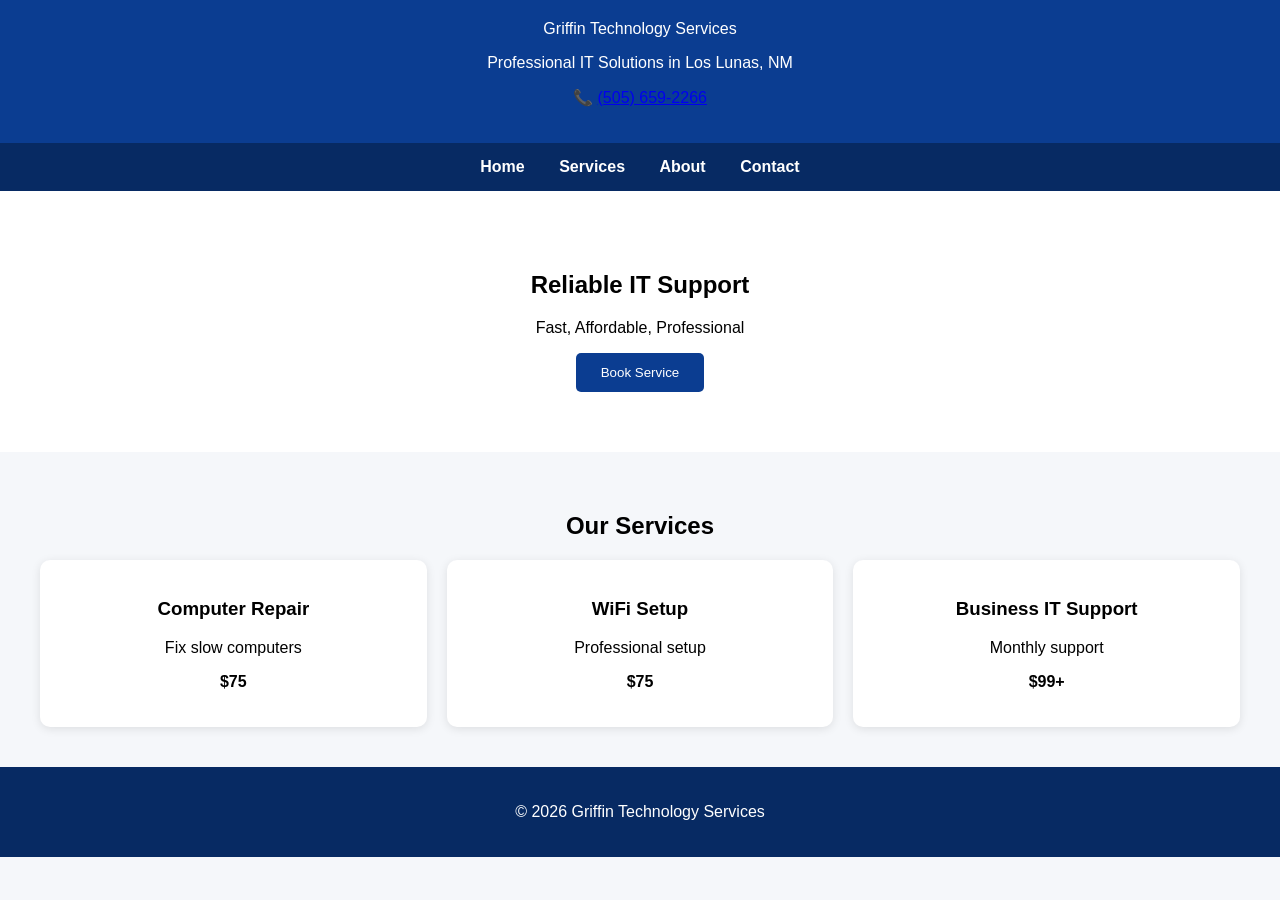
==== index.html @ 66dcda77 "Add files via upload" ====
<!DOCTYPE html>
<html lang="en">
<head>
<meta charset="UTF-8">
<meta name="viewport" content="width=device-width, initial-scale=1.0">
<title>Griffin Technology Services</title>
<link rel="stylesheet" href="style.css">
</head>

<body>

<header>
<div class="logo">Griffin Technology Services</div>
<p>Professional IT Solutions in Los Lunas, NM</p>
<p>📞 <a href="tel:5056592266">(505) 659‑2266</a></p>
</header>

<nav>
<a href="index.html">Home</a>
<a href="services.html">Services</a>
<a href="about.html">About</a>
<a href="contact.html">Contact</a>
</nav>

<section class="hero">
<h1>Reliable IT Support</h1>
<p>Fast, Affordable, Professional</p>
<a href="contact.html"><button class="button">Book Service</button></a>
</section>

<section class="services">
<h2>Our Services</h2>

<div class="service-grid">

<div class="card">
<h3>Computer Repair</h3>
<p>Fix slow computers</p>
<p><strong>$75</strong></p>
</div>

<div class="card">
<h3>WiFi Setup</h3>
<p>Professional setup</p>
<p><strong>$75</strong></p>
</div>

<div class="card">
<h3>Business IT Support</h3>
<p>Monthly support</p>
<p><strong>$99+</strong></p>
</div>

</div>

</section>

<footer>
<p>© 2026 Griffin Technology Services</p>
</footer>

</body>
</html>
---- style.css ----
body {
font-family: Arial, sans-serif;
margin: 0;
background: #f5f7fa;
}

header {
background: #0b3d91;
color: white;
padding: 20px;
text-align: center;
}

nav {
background: #072a63;
padding: 15px;
text-align: center;
}

nav a {
color: white;
margin: 0 15px;
text-decoration: none;
font-weight: bold;
}

.hero {
padding: 60px;
text-align: center;
background: white;
}

.services {
padding: 40px;
text-align: center;
}

.service-grid {
display: grid;
grid-template-columns: repeat(auto-fit, minmax(250px, 1fr));
gap: 20px;
}

.card {
background: white;
padding: 20px;
border-radius: 10px;
box-shadow: 0 2px 10px rgba(0,0,0,0.1);
}

.contact input, .contact textarea {
width: 80%;
padding: 10px;
margin: 10px;
}

.button {
background: #0b3d91;
color: white;
padding: 12px 25px;
border: none;
border-radius: 5px;
cursor: pointer;
}

footer {
background: #072a63;
color: white;
padding: 20px;
text-align: center;
}
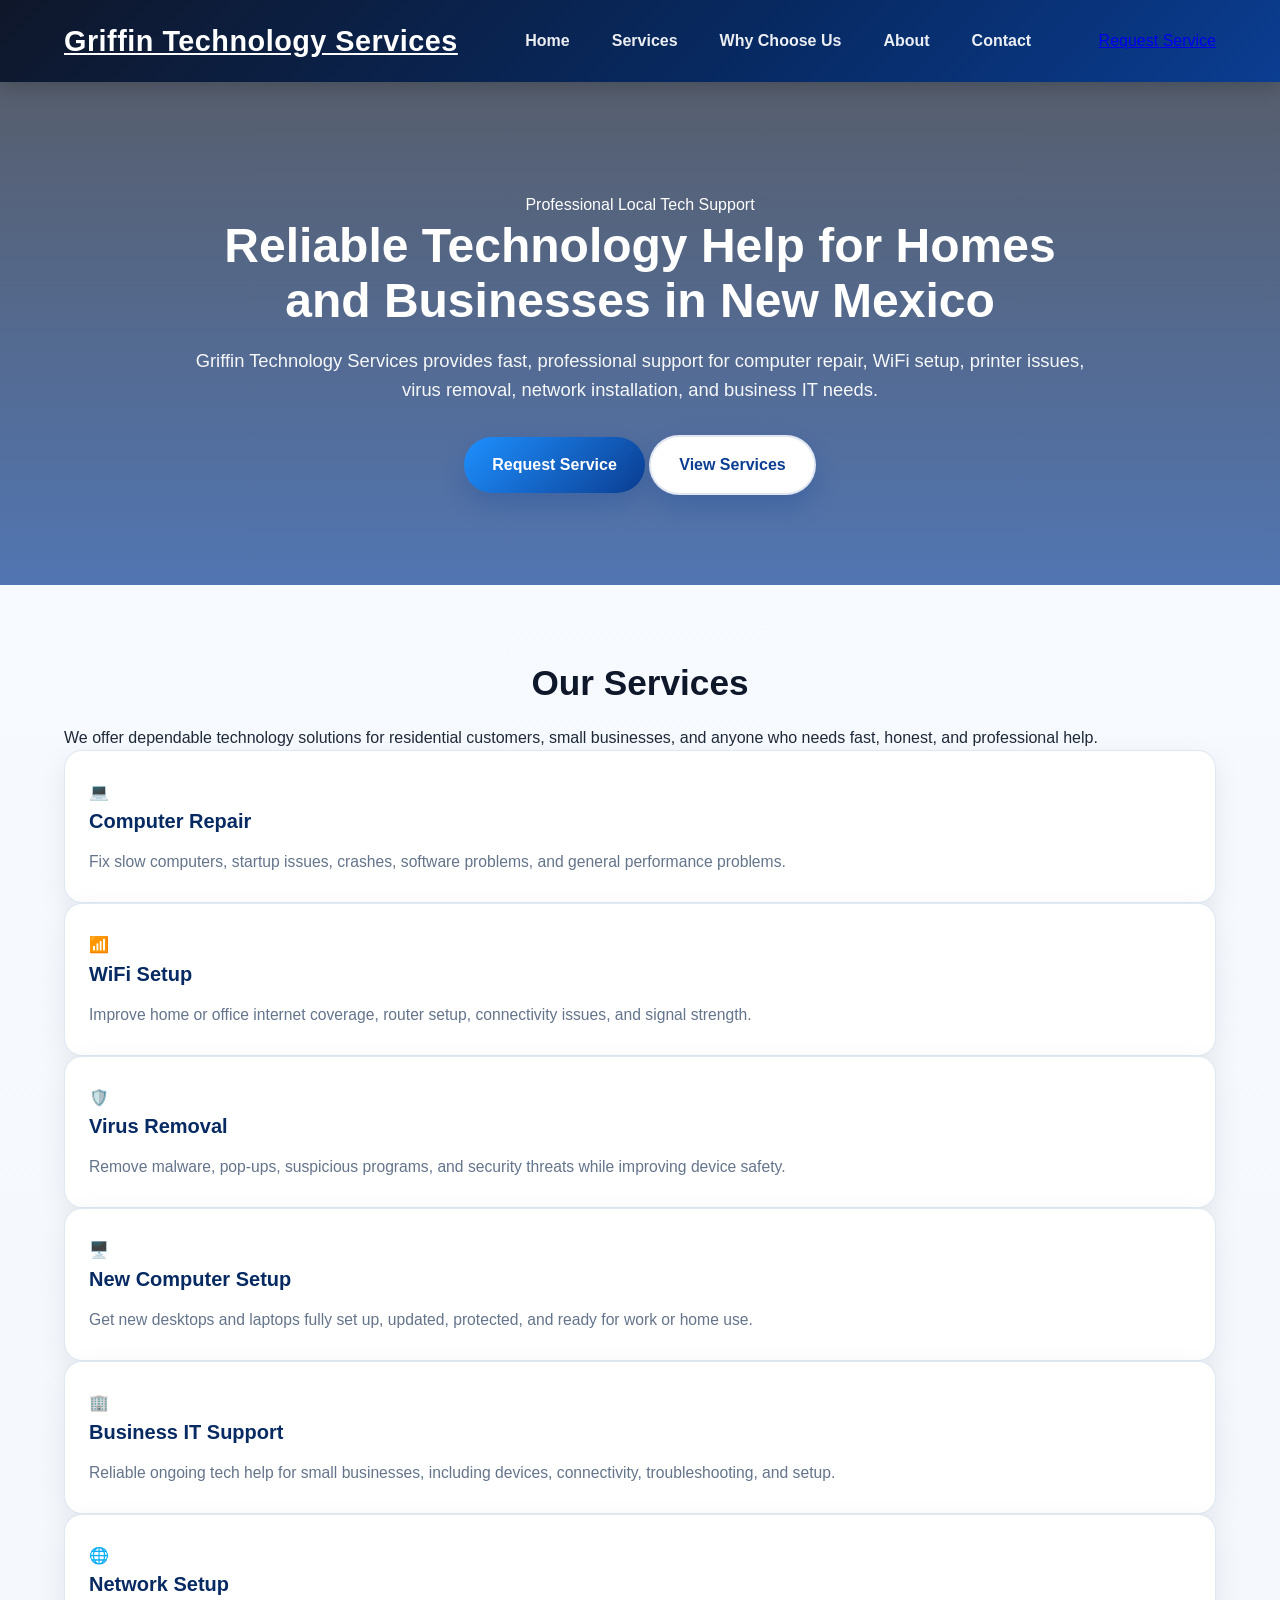
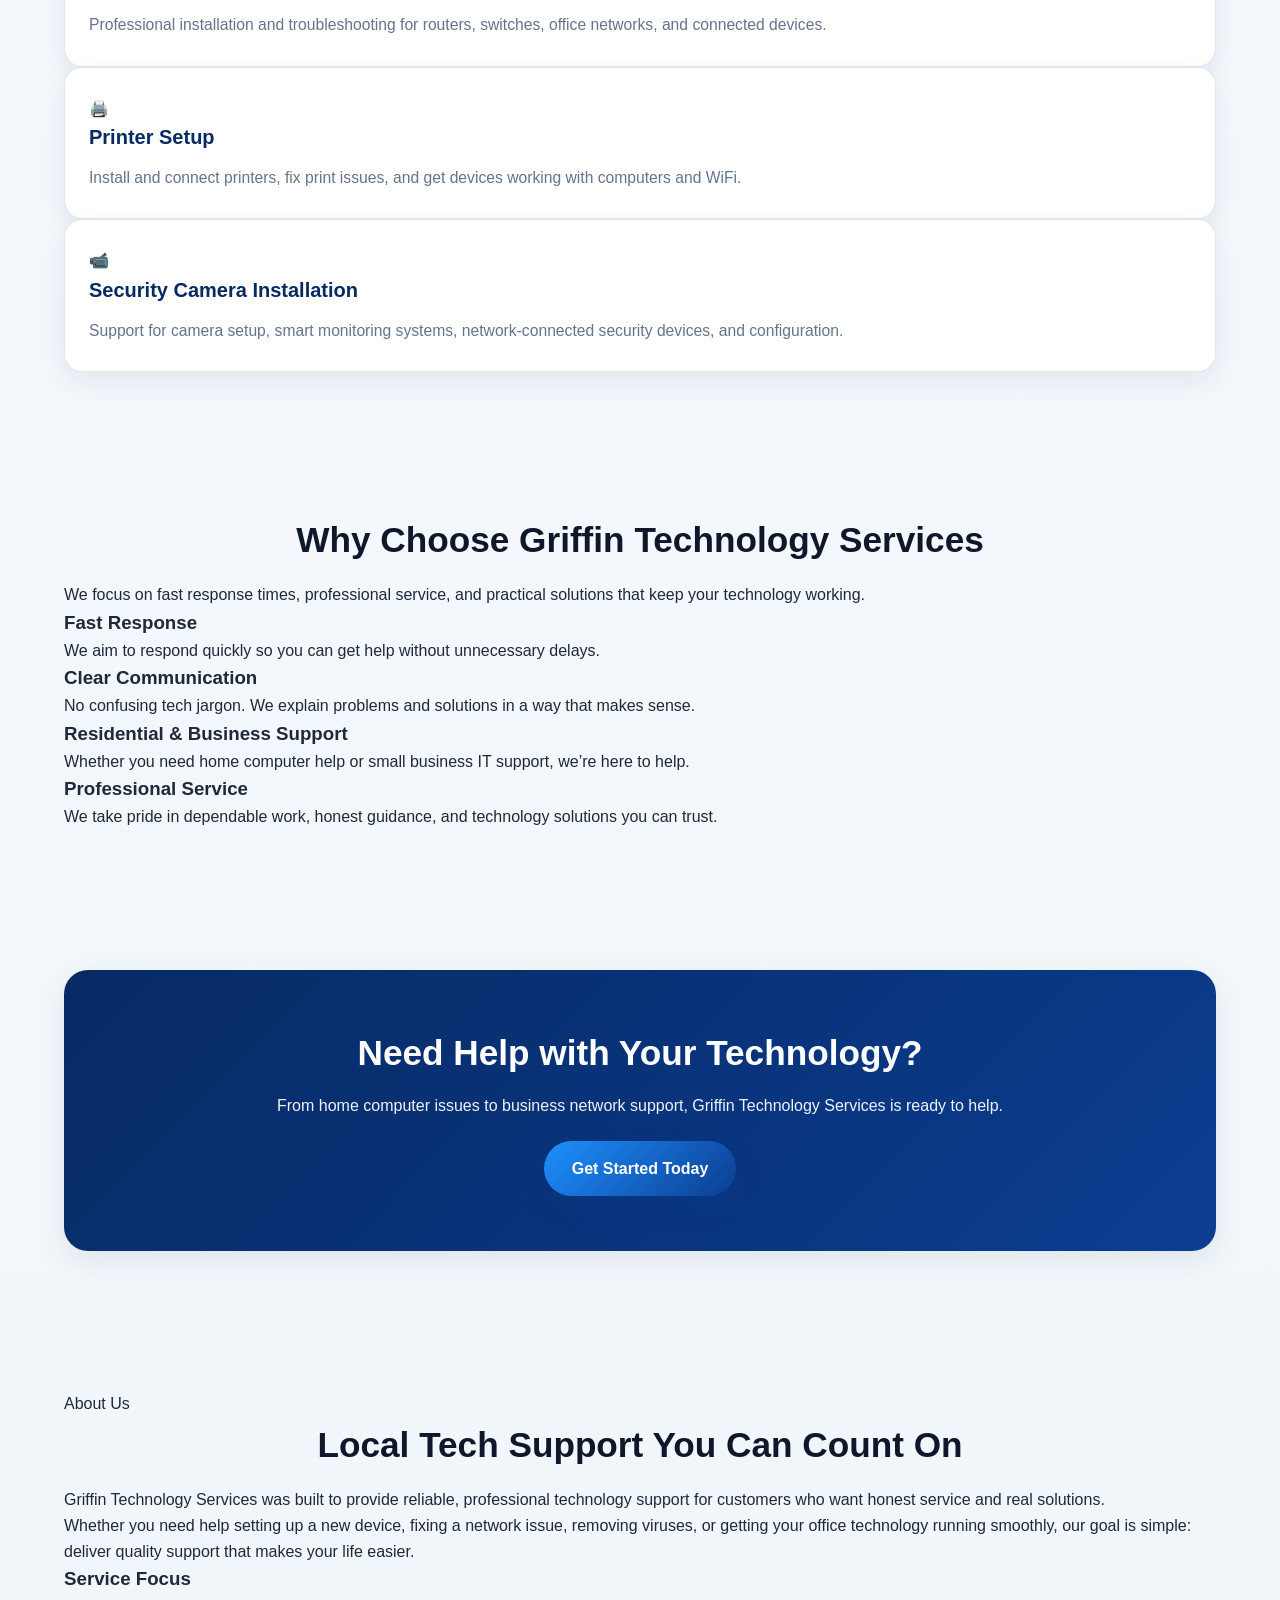
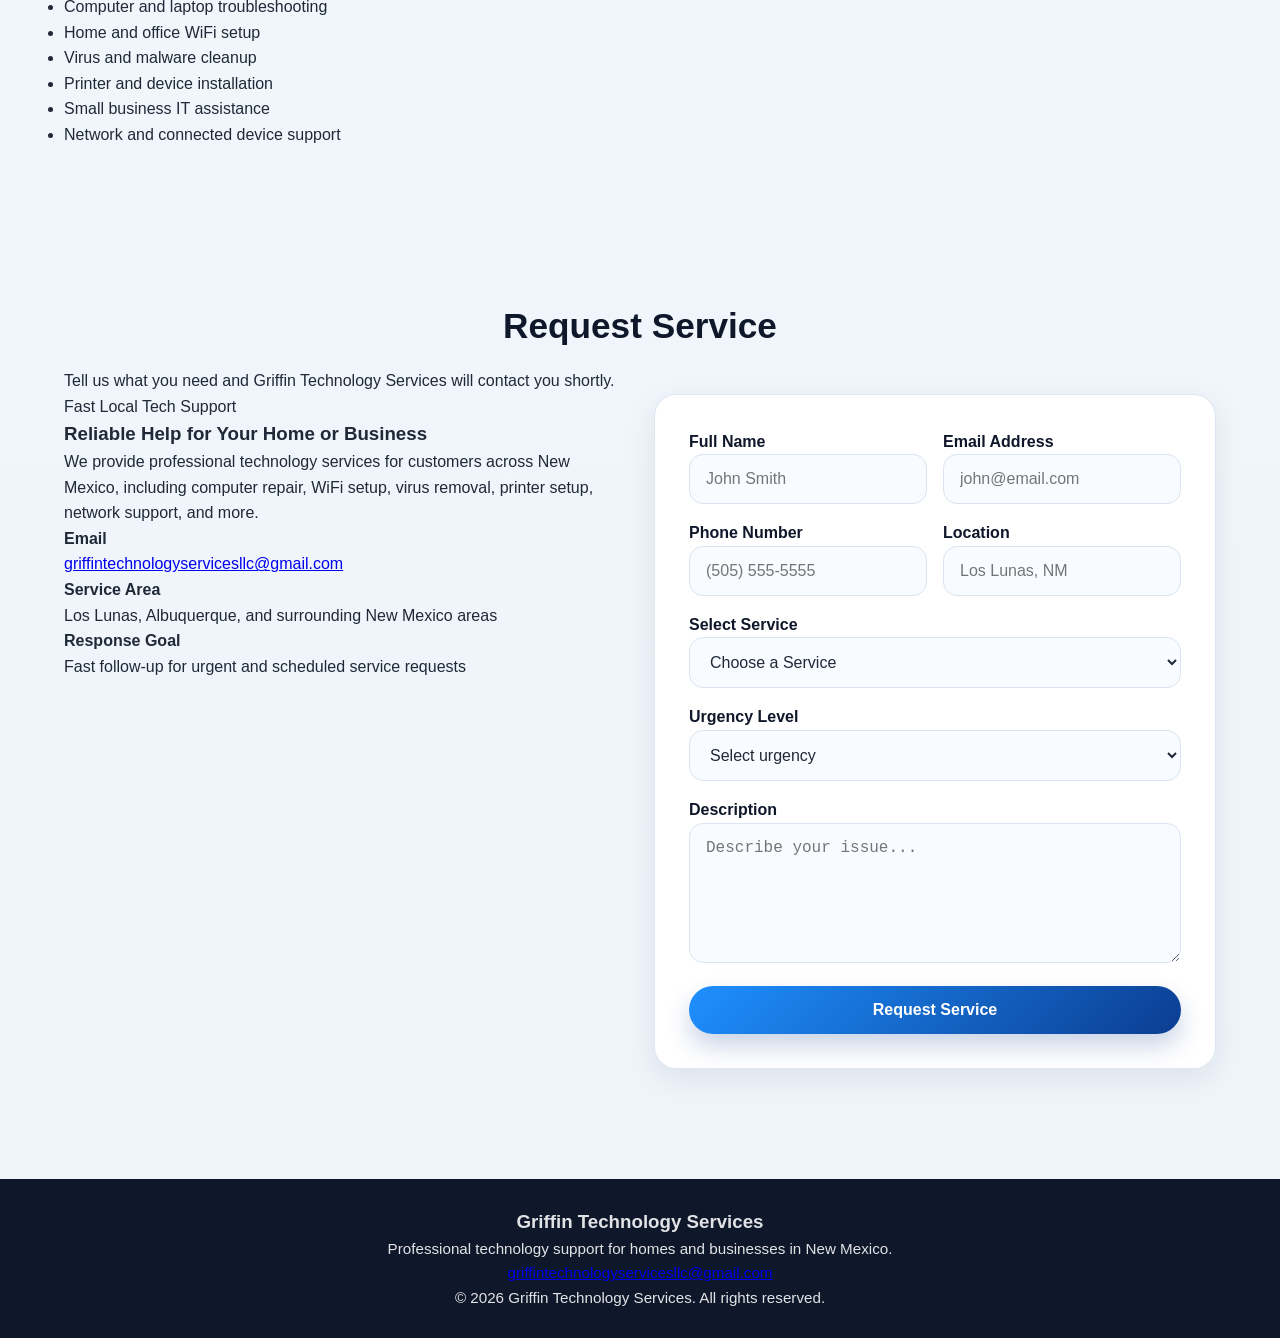
==== commit 40a412a1: "Update index.html" ====
--- a/index.html
+++ b/index.html
@@ -1,63 +1,304 @@
 <!DOCTYPE html>
 <html lang="en">
 <head>
-<meta charset="UTF-8">
-<meta name="viewport" content="width=device-width, initial-scale=1.0">
-<title>Griffin Technology Services</title>
-<link rel="stylesheet" href="style.css">
+  <meta charset="UTF-8" />
+  <meta name="viewport" content="width=device-width, initial-scale=1.0" />
+  <title>Griffin Technology Services | Tech Support in New Mexico</title>
+  <meta name="description" content="Griffin Technology Services provides computer repair, WiFi setup, virus removal, printer setup, business IT support, and more across New Mexico." />
+  <link rel="stylesheet" href="style.css" />
 </head>
-
 <body>
 
-<header>
-<div class="logo">Griffin Technology Services</div>
-<p>Professional IT Solutions in Los Lunas, NM</p>
-<p>📞 <a href="tel:5056592266">(505) 659‑2266</a></p>
-</header>
-
-<nav>
-<a href="index.html">Home</a>
-<a href="services.html">Services</a>
-<a href="about.html">About</a>
-<a href="contact.html">Contact</a>
-</nav>
-
-<section class="hero">
-<h1>Reliable IT Support</h1>
-<p>Fast, Affordable, Professional</p>
-<a href="contact.html"><button class="button">Book Service</button></a>
-</section>
-
-<section class="services">
-<h2>Our Services</h2>
-
-<div class="service-grid">
-
-<div class="card">
-<h3>Computer Repair</h3>
-<p>Fix slow computers</p>
-<p><strong>$75</strong></p>
-</div>
-
-<div class="card">
-<h3>WiFi Setup</h3>
-<p>Professional setup</p>
-<p><strong>$75</strong></p>
-</div>
-
-<div class="card">
-<h3>Business IT Support</h3>
-<p>Monthly support</p>
-<p><strong>$99+</strong></p>
-</div>
-
-</div>
-
-</section>
-
-<footer>
-<p>© 2026 Griffin Technology Services</p>
-</footer>
+  <!-- Header -->
+  <header class="site-header">
+    <div class="container header-container">
+      <a href="#home" class="logo">Griffin Technology Services</a>
+
+      <nav class="nav">
+        <a href="#home">Home</a>
+        <a href="#services">Services</a>
+        <a href="#why-us">Why Choose Us</a>
+        <a href="#about">About</a>
+        <a href="#contact">Contact</a>
+      </nav>
+
+      <a href="#contact" class="header-cta">Request Service</a>
+    </div>
+  </header>
+
+  <!-- Hero -->
+  <section class="hero" id="home">
+    <div class="container hero-content">
+      <span class="hero-badge">Professional Local Tech Support</span>
+      <h1>Reliable Technology Help for Homes and Businesses in New Mexico</h1>
+      <p>
+        Griffin Technology Services provides fast, professional support for computer repair,
+        WiFi setup, printer issues, virus removal, network installation, and business IT needs.
+      </p>
+
+      <div class="hero-buttons">
+        <a href="#contact" class="button">Request Service</a>
+        <a href="#services" class="button secondary">View Services</a>
+      </div>
+    </div>
+  </section>
+
+  <!-- Services -->
+  <section class="services-section" id="services">
+    <div class="container">
+      <div class="section-heading">
+        <h2>Our Services</h2>
+        <p>
+          We offer dependable technology solutions for residential customers, small businesses,
+          and anyone who needs fast, honest, and professional help.
+        </p>
+      </div>
+
+      <div class="services-grid">
+        <div class="service-card">
+          <div class="service-icon">💻</div>
+          <h3>Computer Repair</h3>
+          <p>Fix slow computers, startup issues, crashes, software problems, and general performance problems.</p>
+        </div>
+
+        <div class="service-card">
+          <div class="service-icon">📶</div>
+          <h3>WiFi Setup</h3>
+          <p>Improve home or office internet coverage, router setup, connectivity issues, and signal strength.</p>
+        </div>
+
+        <div class="service-card">
+          <div class="service-icon">🛡️</div>
+          <h3>Virus Removal</h3>
+          <p>Remove malware, pop-ups, suspicious programs, and security threats while improving device safety.</p>
+        </div>
+
+        <div class="service-card">
+          <div class="service-icon">🖥️</div>
+          <h3>New Computer Setup</h3>
+          <p>Get new desktops and laptops fully set up, updated, protected, and ready for work or home use.</p>
+        </div>
+
+        <div class="service-card">
+          <div class="service-icon">🏢</div>
+          <h3>Business IT Support</h3>
+          <p>Reliable ongoing tech help for small businesses, including devices, connectivity, troubleshooting, and setup.</p>
+        </div>
+
+        <div class="service-card">
+          <div class="service-icon">🌐</div>
+          <h3>Network Setup</h3>
+          <p>Professional installation and troubleshooting for routers, switches, office networks, and connected devices.</p>
+        </div>
+
+        <div class="service-card">
+          <div class="service-icon">🖨️</div>
+          <h3>Printer Setup</h3>
+          <p>Install and connect printers, fix print issues, and get devices working with computers and WiFi.</p>
+        </div>
+
+        <div class="service-card">
+          <div class="service-icon">📹</div>
+          <h3>Security Camera Installation</h3>
+          <p>Support for camera setup, smart monitoring systems, network-connected security devices, and configuration.</p>
+        </div>
+      </div>
+    </div>
+  </section>
+
+  <!-- Why Choose Us -->
+  <section class="why-section" id="why-us">
+    <div class="container">
+      <div class="section-heading">
+        <h2>Why Choose Griffin Technology Services</h2>
+        <p>
+          We focus on fast response times, professional service, and practical solutions that keep your technology working.
+        </p>
+      </div>
+
+      <div class="features-grid">
+        <div class="feature-card">
+          <h3>Fast Response</h3>
+          <p>We aim to respond quickly so you can get help without unnecessary delays.</p>
+        </div>
+
+        <div class="feature-card">
+          <h3>Clear Communication</h3>
+          <p>No confusing tech jargon. We explain problems and solutions in a way that makes sense.</p>
+        </div>
+
+        <div class="feature-card">
+          <h3>Residential & Business Support</h3>
+          <p>Whether you need home computer help or small business IT support, we’re here to help.</p>
+        </div>
+
+        <div class="feature-card">
+          <h3>Professional Service</h3>
+          <p>We take pride in dependable work, honest guidance, and technology solutions you can trust.</p>
+        </div>
+      </div>
+    </div>
+  </section>
+
+  <!-- CTA Band -->
+  <section class="cta-section">
+    <div class="container">
+      <div class="cta-band">
+        <h2>Need Help with Your Technology?</h2>
+        <p>
+          From home computer issues to business network support, Griffin Technology Services is ready to help.
+        </p>
+        <a href="#contact" class="button">Get Started Today</a>
+      </div>
+    </div>
+  </section>
+
+  <!-- About -->
+  <section class="about-section" id="about">
+    <div class="container about-grid">
+      <div class="about-content">
+        <span class="section-tag">About Us</span>
+        <h2>Local Tech Support You Can Count On</h2>
+        <p>
+          Griffin Technology Services was built to provide reliable, professional technology support
+          for customers who want honest service and real solutions.
+        </p>
+        <p>
+          Whether you need help setting up a new device, fixing a network issue, removing viruses,
+          or getting your office technology running smoothly, our goal is simple: deliver quality support
+          that makes your life easier.
+        </p>
+      </div>
+
+      <div class="about-card">
+        <h3>Service Focus</h3>
+        <ul>
+          <li>Computer and laptop troubleshooting</li>
+          <li>Home and office WiFi setup</li>
+          <li>Virus and malware cleanup</li>
+          <li>Printer and device installation</li>
+          <li>Small business IT assistance</li>
+          <li>Network and connected device support</li>
+        </ul>
+      </div>
+    </div>
+  </section>
+
+  <!-- Contact -->
+  <section class="contact-section" id="contact">
+    <div class="container">
+      <div class="contact-header">
+        <h2>Request Service</h2>
+        <p class="subtitle">Tell us what you need and Griffin Technology Services will contact you shortly.</p>
+      </div>
+
+      <div class="contact-wrapper">
+        <div class="contact-info-card">
+          <span class="contact-badge">Fast Local Tech Support</span>
+          <h3>Reliable Help for Your Home or Business</h3>
+          <p>
+            We provide professional technology services for customers across New Mexico, including
+            computer repair, WiFi setup, virus removal, printer setup, network support, and more.
+          </p>
+
+          <div class="contact-info-list">
+            <div class="info-item">
+              <strong>Email</strong>
+              <p><a href="mailto:griffintechnologyservicesllc@gmail.com">griffintechnologyservicesllc@gmail.com</a></p>
+            </div>
+
+            <div class="info-item">
+              <strong>Service Area</strong>
+              <p>Los Lunas, Albuquerque, and surrounding New Mexico areas</p>
+            </div>
+
+            <div class="info-item">
+              <strong>Response Goal</strong>
+              <p>Fast follow-up for urgent and scheduled service requests</p>
+            </div>
+          </div>
+        </div>
+
+        <div class="contact-form-card">
+          <form action="https://formsubmit.co/griffintechnologyservicesllc@gmail.com" method="POST">
+            <div class="form-row">
+              <div class="form-group">
+                <label for="name">Full Name</label>
+                <input id="name" type="text" name="name" placeholder="John Smith" required>
+              </div>
+
+              <div class="form-group">
+                <label for="email">Email Address</label>
+                <input id="email" type="email" name="email" placeholder="john@email.com" required>
+              </div>
+            </div>
+
+            <div class="form-row">
+              <div class="form-group">
+                <label for="phone">Phone Number</label>
+                <input id="phone" type="tel" name="phone" placeholder="(505) 555-5555" required>
+              </div>
+
+              <div class="form-group">
+                <label for="location">Location</label>
+                <input id="location" type="text" name="location" placeholder="Los Lunas, NM">
+              </div>
+            </div>
+
+            <div class="form-group">
+              <label for="service">Select Service</label>
+              <select id="service" name="service" required>
+                <option value="">Choose a Service</option>
+                <option>Computer Repair</option>
+                <option>WiFi Setup</option>
+                <option>Virus Removal</option>
+                <option>New Computer Setup</option>
+                <option>Business IT Support</option>
+                <option>Network Setup</option>
+                <option>Printer Setup</option>
+                <option>Security Camera Installation</option>
+              </select>
+            </div>
+
+            <div class="form-group">
+              <label for="urgency">Urgency Level</label>
+              <select id="urgency" name="urgency">
+                <option value="">Select urgency</option>
+                <option>Same Day</option>
+                <option>Within 24 Hours</option>
+                <option>This Week</option>
+                <option>Flexible</option>
+              </select>
+            </div>
+
+            <div class="form-group">
+              <label for="message">Description</label>
+              <textarea id="message" name="message" placeholder="Describe your issue..." rows="6"></textarea>
+            </div>
+
+            <button class="submit-btn" type="submit">Request Service</button>
+
+            <input type="hidden" name="_subject" value="New Service Request">
+            <input type="hidden" name="_captcha" value="false">
+            <input type="hidden" name="_template" value="table">
+            <input type="hidden" name="_autoresponse" value="Thank you for contacting Griffin Technology Services. We will contact you shortly.">
+          </form>
+        </div>
+      </div>
+    </div>
+  </section>
+
+  <!-- Footer -->
+  <footer class="site-footer">
+    <div class="container footer-container">
+      <h3>Griffin Technology Services</h3>
+      <p>Professional technology support for homes and businesses in New Mexico.</p>
+      <p>
+        <a href="mailto:griffintechnologyservicesllc@gmail.com">griffintechnologyservicesllc@gmail.com</a>
+      </p>
+      <p class="footer-copy">© 2026 Griffin Technology Services. All rights reserved.</p>
+    </div>
+  </footer>
 
 </body>
-</html>+</html>
--- a/style.css
+++ b/style.css
@@ -1,71 +1,496 @@
+/* =========================
+   Griffin Technology Services
+   Premium Website Styles
+   ========================= */
+
+:root {
+  --primary: #0b3d91;
+  --primary-dark: #072a63;
+  --accent: #1e90ff;
+  --accent-light: #eaf3ff;
+  --dark: #0f172a;
+  --dark-2: #1e293b;
+  --text: #1f2937;
+  --text-light: #64748b;
+  --white: #ffffff;
+  --bg: #f4f7fb;
+  --border: #dbe4f0;
+  --success: #16a34a;
+  --shadow: 0 10px 30px rgba(15, 23, 42, 0.08);
+  --shadow-hover: 0 18px 40px rgba(15, 23, 42, 0.14);
+  --radius: 18px;
+  --radius-sm: 12px;
+  --max-width: 1200px;
+}
+
+/* Reset */
+* {
+  margin: 0;
+  padding: 0;
+  box-sizing: border-box;
+}
+
+html {
+  scroll-behavior: smooth;
+}
+
 body {
-font-family: Arial, sans-serif;
-margin: 0;
-background: #f5f7fa;
-}
-
+  font-family: Arial, Helvetica, sans-serif;
+  background: linear-gradient(to bottom, #f8fbff 0%, #eef4fa 100%);
+  color: var(--text);
+  line-height: 1.6;
+}
+
+/* Containers */
+.container {
+  width: 90%;
+  max-width: var(--max-width);
+  margin: 0 auto;
+}
+
+/* Header */
 header {
-background: #0b3d91;
-color: white;
-padding: 20px;
-text-align: center;
-}
-
+  background: linear-gradient(135deg, var(--dark) 0%, var(--primary-dark) 60%, var(--primary) 100%);
+  color: var(--white);
+  padding: 18px 0;
+  box-shadow: 0 4px 20px rgba(0, 0, 0, 0.2);
+  position: sticky;
+  top: 0;
+  z-index: 1000;
+}
+
+header .container {
+  display: flex;
+  align-items: center;
+  justify-content: space-between;
+  gap: 20px;
+  flex-wrap: wrap;
+}
+
+.logo,
+header h1 {
+  font-size: 1.8rem;
+  font-weight: 800;
+  letter-spacing: 0.5px;
+  color: var(--white);
+}
+
+/* Navigation */
 nav {
-background: #072a63;
-padding: 15px;
-text-align: center;
+  display: flex;
+  align-items: center;
+  gap: 10px;
+  flex-wrap: wrap;
 }
 
 nav a {
-color: white;
-margin: 0 15px;
-text-decoration: none;
-font-weight: bold;
-}
-
+  text-decoration: none;
+  color: rgba(255, 255, 255, 0.92);
+  font-weight: 600;
+  padding: 10px 16px;
+  border-radius: 999px;
+  transition: all 0.25s ease;
+}
+
+nav a:hover {
+  background: rgba(255, 255, 255, 0.12);
+  color: var(--white);
+}
+
+/* Hero */
 .hero {
-padding: 60px;
-text-align: center;
-background: white;
-}
-
-.services {
-padding: 40px;
-text-align: center;
-}
-
-.service-grid {
-display: grid;
-grid-template-columns: repeat(auto-fit, minmax(250px, 1fr));
-gap: 20px;
-}
-
-.card {
-background: white;
-padding: 20px;
-border-radius: 10px;
-box-shadow: 0 2px 10px rgba(0,0,0,0.1);
-}
-
-.contact input, .contact textarea {
-width: 80%;
-padding: 10px;
-margin: 10px;
-}
-
-.button {
-background: #0b3d91;
-color: white;
-padding: 12px 25px;
-border: none;
-border-radius: 5px;
-cursor: pointer;
-}
-
+  background:
+    linear-gradient(rgba(10, 20, 40, 0.68), rgba(11, 61, 145, 0.7)),
+    url('https://images.unsplash.com/photo-1516321318423-f06f85e504b3?auto=format&fit=crop&w=1600&q=80') center/cover no-repeat;
+  color: var(--white);
+  padding: 110px 20px 90px;
+  text-align: center;
+}
+
+.hero .container {
+  max-width: 900px;
+}
+
+.hero h1 {
+  font-size: 3rem;
+  line-height: 1.15;
+  margin-bottom: 18px;
+  font-weight: 800;
+}
+
+.hero p {
+  font-size: 1.15rem;
+  opacity: 0.95;
+  margin-bottom: 30px;
+}
+
+/* Buttons */
+.button,
+.btn,
+button,
+input[type="submit"] {
+  display: inline-block;
+  background: linear-gradient(135deg, var(--accent) 0%, var(--primary) 100%);
+  color: var(--white);
+  border: none;
+  padding: 15px 28px;
+  border-radius: 999px;
+  font-size: 1rem;
+  font-weight: 700;
+  text-decoration: none;
+  cursor: pointer;
+  box-shadow: 0 12px 24px rgba(11, 61, 145, 0.22);
+  transition: all 0.25s ease;
+}
+
+.button:hover,
+.btn:hover,
+button:hover,
+input[type="submit"]:hover {
+  transform: translateY(-2px);
+  box-shadow: 0 18px 30px rgba(11, 61, 145, 0.3);
+  background: linear-gradient(135deg, #2498ff 0%, #0a4cb3 100%);
+}
+
+.button:active,
+.btn:active,
+button:active,
+input[type="submit"]:active {
+  transform: translateY(0);
+}
+
+/* Secondary button */
+.button.secondary,
+.btn.secondary {
+  background: var(--white);
+  color: var(--primary);
+  border: 2px solid rgba(11, 61, 145, 0.12);
+}
+
+.button.secondary:hover,
+.btn.secondary:hover {
+  background: var(--accent-light);
+}
+
+/* Sections */
+section {
+  padding: 70px 0;
+}
+
+section h2 {
+  text-align: center;
+  font-size: 2.2rem;
+  color: var(--dark);
+  margin-bottom: 14px;
+  font-weight: 800;
+}
+
+.section-subtext {
+  text-align: center;
+  color: var(--text-light);
+  max-width: 750px;
+  margin: 0 auto 40px;
+  font-size: 1.05rem;
+}
+
+/* Cards / Service grid */
+.services,
+.service-grid,
+.cards {
+  display: grid;
+  grid-template-columns: repeat(auto-fit, minmax(260px, 1fr));
+  gap: 24px;
+  margin-top: 35px;
+}
+
+.service,
+.card,
+.service-card {
+  background: var(--white);
+  padding: 28px 24px;
+  border-radius: var(--radius);
+  box-shadow: var(--shadow);
+  border: 1px solid rgba(219, 228, 240, 0.85);
+  transition: transform 0.28s ease, box-shadow 0.28s ease;
+}
+
+.service:hover,
+.card:hover,
+.service-card:hover {
+  transform: translateY(-6px);
+  box-shadow: var(--shadow-hover);
+}
+
+.service h3,
+.card h3,
+.service-card h3 {
+  color: var(--primary-dark);
+  margin-bottom: 12px;
+  font-size: 1.25rem;
+}
+
+.service p,
+.card p,
+.service-card p {
+  color: var(--text-light);
+  font-size: 0.98rem;
+}
+
+/* Contact section */
+.contact-section,
+.contact {
+  padding: 80px 0;
+}
+
+.contact-wrapper {
+  display: grid;
+  grid-template-columns: 1fr 1fr;
+  gap: 28px;
+  align-items: start;
+}
+
+.contact-info,
+.contact-card,
+form {
+  background: rgba(255, 255, 255, 0.98);
+  border-radius: 22px;
+  box-shadow: var(--shadow);
+  border: 1px solid rgba(219, 228, 240, 0.9);
+}
+
+/* Contact info block */
+.contact-info,
+.contact-card {
+  padding: 32px;
+}
+
+.contact-info h2,
+.contact-card h2 {
+  text-align: left;
+  margin-bottom: 16px;
+}
+
+.contact-info p,
+.contact-card p {
+  color: var(--text-light);
+  margin-bottom: 14px;
+  font-size: 1rem;
+}
+
+.contact-info a,
+.contact-card a {
+  color: var(--primary);
+  text-decoration: none;
+  font-weight: 600;
+}
+
+.contact-info a:hover,
+.contact-card a:hover {
+  text-decoration: underline;
+}
+
+/* Form */
+form {
+  padding: 34px;
+  display: flex;
+  flex-direction: column;
+  gap: 16px;
+}
+
+form h3 {
+  font-size: 1.2rem;
+  color: var(--primary-dark);
+  margin-top: 10px;
+  margin-bottom: 4px;
+}
+
+label {
+  font-weight: 700;
+  margin-bottom: 6px;
+  color: var(--dark);
+}
+
+input,
+select,
+textarea {
+  width: 100%;
+  padding: 15px 16px;
+  font-size: 1rem;
+  border: 1.5px solid var(--border);
+  border-radius: 14px;
+  background: #f8fbff;
+  color: var(--text);
+  transition: border-color 0.2s ease, box-shadow 0.2s ease, background 0.2s ease;
+}
+
+input:focus,
+select:focus,
+textarea:focus {
+  outline: none;
+  border-color: var(--accent);
+  background: var(--white);
+  box-shadow: 0 0 0 4px rgba(30, 144, 255, 0.12);
+}
+
+textarea {
+  min-height: 140px;
+  resize: vertical;
+}
+
+/* Optional form row helper */
+.form-row {
+  display: grid;
+  grid-template-columns: 1fr 1fr;
+  gap: 16px;
+}
+
+/* Highlight box */
+.highlight-box {
+  background: linear-gradient(135deg, var(--primary-dark), var(--primary));
+  color: var(--white);
+  border-radius: 20px;
+  padding: 30px;
+  box-shadow: var(--shadow);
+}
+
+.highlight-box h3 {
+  margin-bottom: 12px;
+  font-size: 1.4rem;
+}
+
+.highlight-box p {
+  opacity: 0.95;
+}
+
+/* Testimonials / additional sections */
+.testimonial,
+.info-box,
+.feature-box {
+  background: var(--white);
+  border-radius: var(--radius);
+  box-shadow: var(--shadow);
+  padding: 26px;
+  border: 1px solid rgba(219, 228, 240, 0.9);
+}
+
+/* Footer */
 footer {
-background: #072a63;
-color: white;
-padding: 20px;
-text-align: center;
-}+  background: var(--dark);
+  color: rgba(255, 255, 255, 0.88);
+  text-align: center;
+  padding: 28px 20px;
+  margin-top: 30px;
+}
+
+footer p {
+  margin: 0;
+  font-size: 0.95rem;
+}
+
+/* Utility spacing */
+.mt-1 { margin-top: 10px; }
+.mt-2 { margin-top: 20px; }
+.mt-3 { margin-top: 30px; }
+.mt-4 { margin-top: 40px; }
+
+.text-center { text-align: center; }
+
+/* Premium CTA band */
+.cta-band {
+  background: linear-gradient(135deg, var(--primary-dark), var(--primary));
+  color: var(--white);
+  padding: 55px 20px;
+  text-align: center;
+  border-radius: 24px;
+  box-shadow: var(--shadow);
+}
+
+.cta-band h2 {
+  color: var(--white);
+  margin-bottom: 12px;
+}
+
+.cta-band p {
+  max-width: 760px;
+  margin: 0 auto 22px;
+  opacity: 0.94;
+}
+
+/* Responsive */
+@media (max-width: 991px) {
+  .hero h1 {
+    font-size: 2.4rem;
+  }
+
+  .contact-wrapper {
+    grid-template-columns: 1fr;
+  }
+}
+
+@media (max-width: 768px) {
+  header .container {
+    flex-direction: column;
+    align-items: center;
+    text-align: center;
+  }
+
+  nav {
+    justify-content: center;
+  }
+
+  .hero {
+    padding: 90px 20px 70px;
+  }
+
+  .hero h1 {
+    font-size: 2rem;
+  }
+
+  .hero p {
+    font-size: 1rem;
+  }
+
+  section h2 {
+    font-size: 1.8rem;
+  }
+
+  .form-row {
+    grid-template-columns: 1fr;
+  }
+
+  form,
+  .contact-info,
+  .contact-card {
+    padding: 24px;
+  }
+
+  .button,
+  .btn,
+  button,
+  input[type="submit"] {
+    width: 100%;
+    text-align: center;
+  }
+}
+
+@media (max-width: 480px) {
+  .hero h1 {
+    font-size: 1.7rem;
+  }
+
+  .logo,
+  header h1 {
+    font-size: 1.4rem;
+  }
+
+  nav a {
+    padding: 8px 12px;
+    font-size: 0.95rem;
+  }
+
+  input,
+  select,
+  textarea {
+    padding: 14px;
+  }
+}
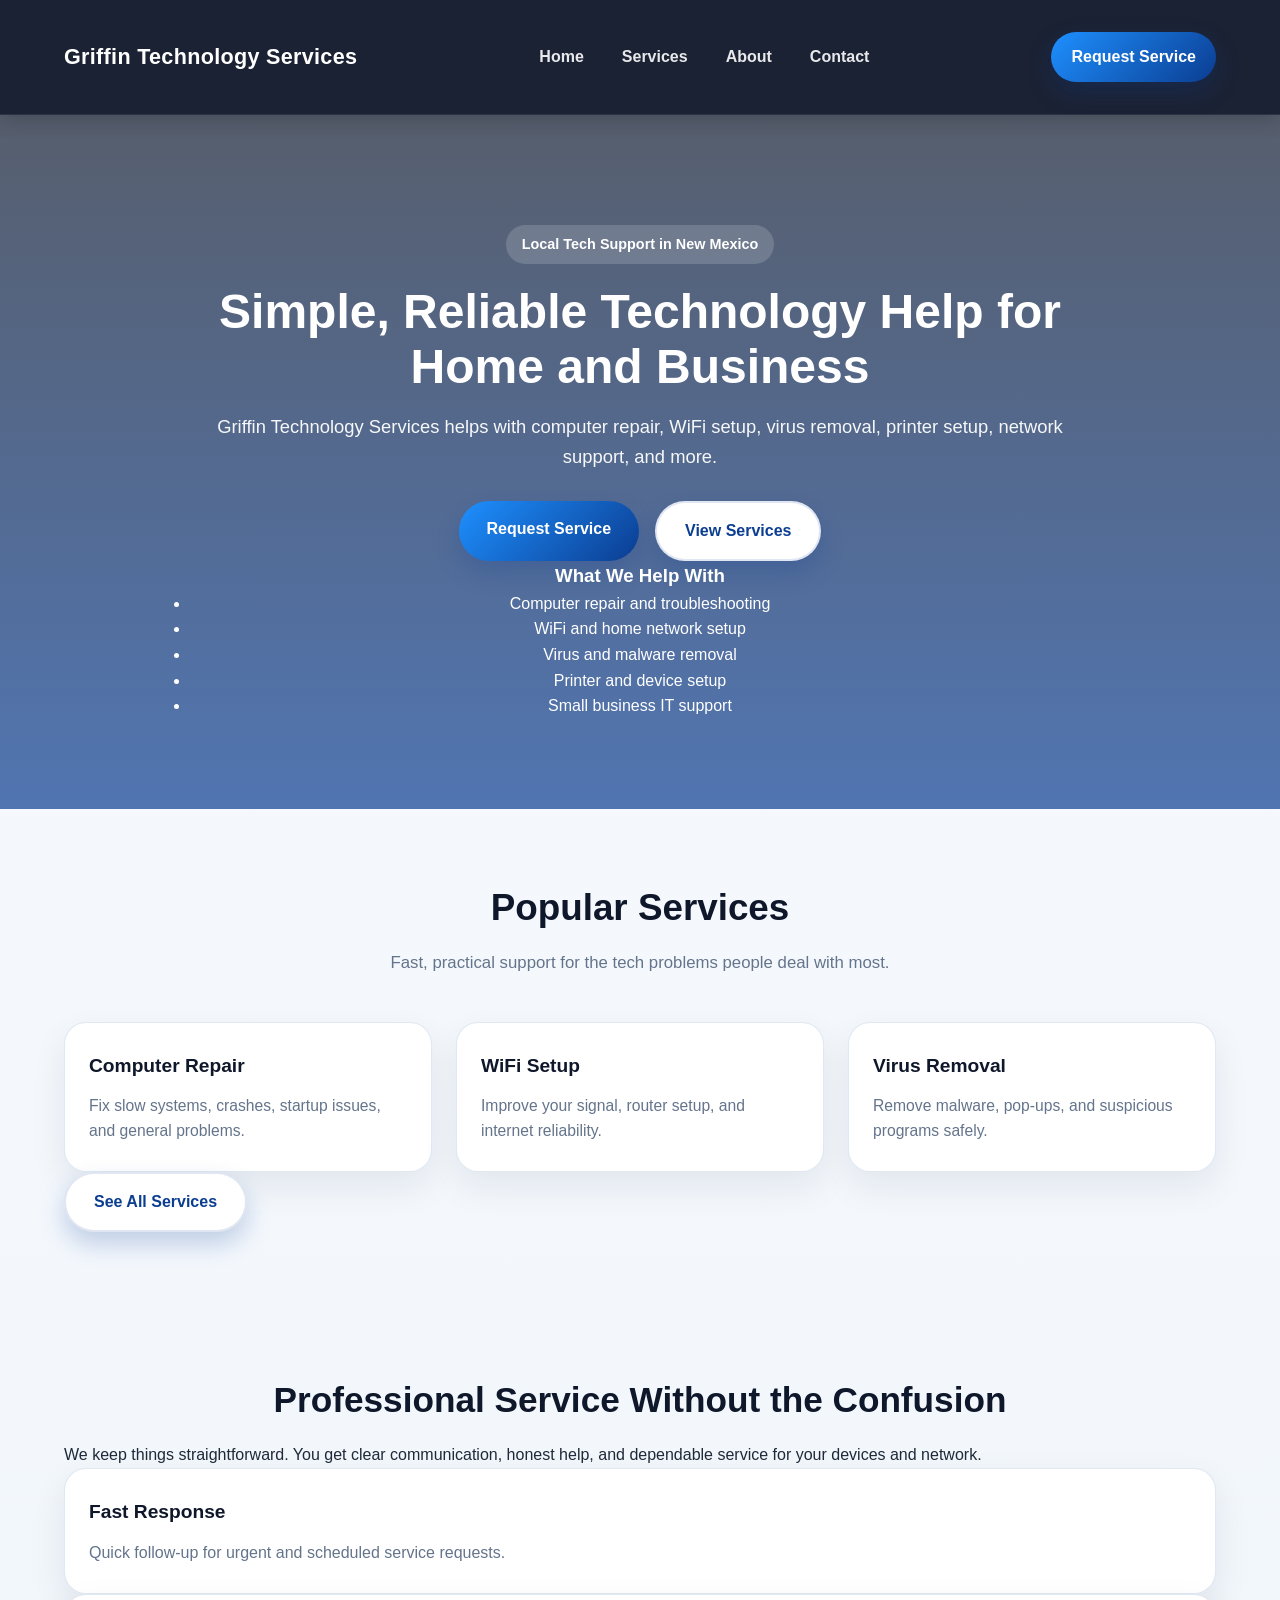
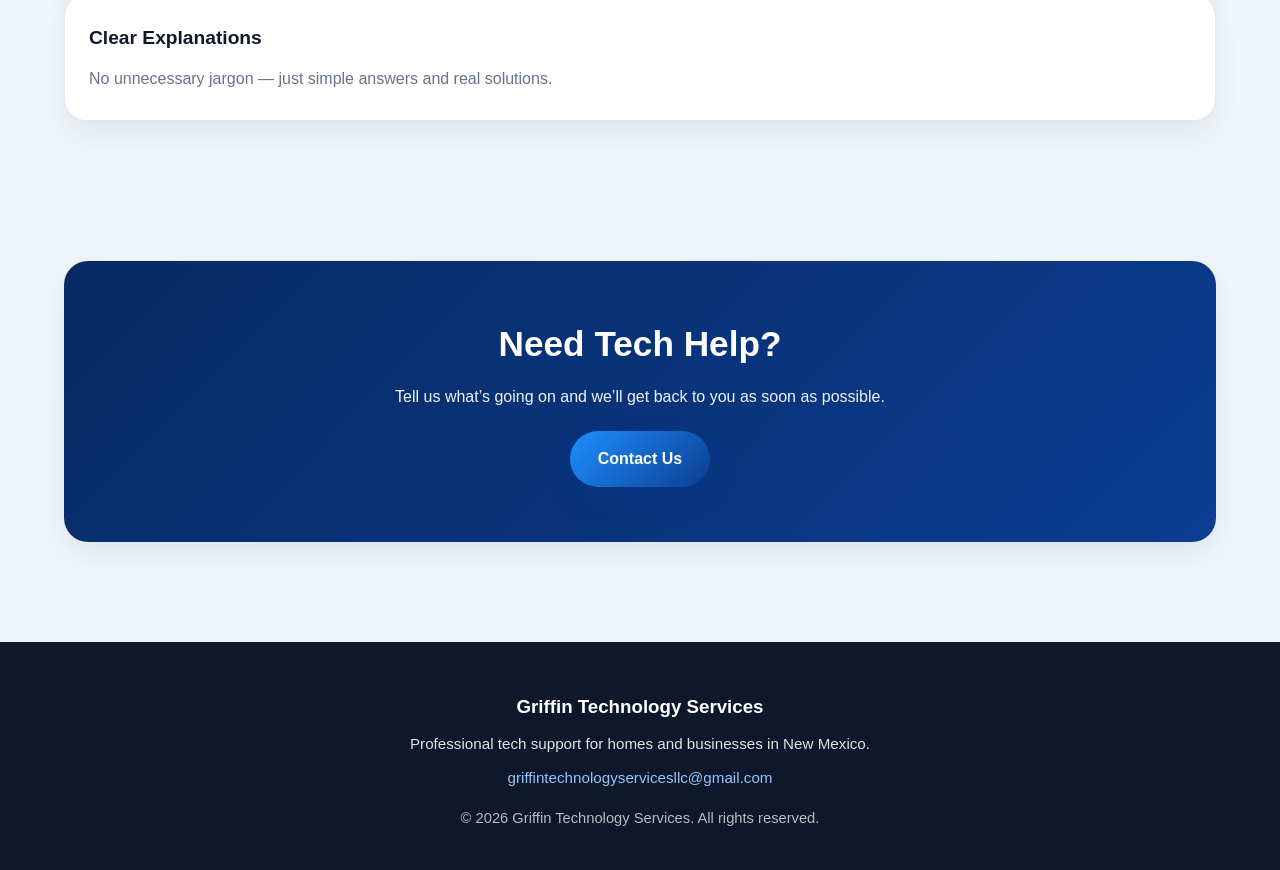
==== commit 8f099c25: "Update index.html" ====
--- a/index.html
+++ b/index.html
@@ -3,299 +3,124 @@
 <head>
   <meta charset="UTF-8" />
   <meta name="viewport" content="width=device-width, initial-scale=1.0" />
-  <title>Griffin Technology Services | Tech Support in New Mexico</title>
-  <meta name="description" content="Griffin Technology Services provides computer repair, WiFi setup, virus removal, printer setup, business IT support, and more across New Mexico." />
+  <title>Griffin Technology Services</title>
+  <meta name="description" content="Professional tech support, computer repair, WiFi setup, and business IT services in New Mexico." />
   <link rel="stylesheet" href="style.css" />
 </head>
 <body>
 
-  <!-- Header -->
   <header class="site-header">
     <div class="container header-container">
-      <a href="#home" class="logo">Griffin Technology Services</a>
+      <a href="index.html" class="logo">Griffin Technology Services</a>
 
       <nav class="nav">
-        <a href="#home">Home</a>
-        <a href="#services">Services</a>
-        <a href="#why-us">Why Choose Us</a>
-        <a href="#about">About</a>
-        <a href="#contact">Contact</a>
+        <a href="index.html" class="active">Home</a>
+        <a href="services.html">Services</a>
+        <a href="about.html">About</a>
+        <a href="contact.html">Contact</a>
       </nav>
 
-      <a href="#contact" class="header-cta">Request Service</a>
+      <a href="contact.html" class="header-cta">Request Service</a>
     </div>
   </header>
 
-  <!-- Hero -->
-  <section class="hero" id="home">
-    <div class="container hero-content">
-      <span class="hero-badge">Professional Local Tech Support</span>
-      <h1>Reliable Technology Help for Homes and Businesses in New Mexico</h1>
-      <p>
-        Griffin Technology Services provides fast, professional support for computer repair,
-        WiFi setup, printer issues, virus removal, network installation, and business IT needs.
-      </p>
+  <section class="hero clean-hero">
+    <div class="container hero-grid">
+      <div class="hero-text">
+        <span class="hero-badge">Local Tech Support in New Mexico</span>
+        <h1>Simple, Reliable Technology Help for Home and Business</h1>
+        <p>
+          Griffin Technology Services helps with computer repair, WiFi setup,
+          virus removal, printer setup, network support, and more.
+        </p>
 
-      <div class="hero-buttons">
-        <a href="#contact" class="button">Request Service</a>
-        <a href="#services" class="button secondary">View Services</a>
+        <div class="hero-buttons">
+          <a href="contact.html" class="button">Request Service</a>
+          <a href="services.html" class="button secondary">View Services</a>
+        </div>
+      </div>
+
+      <div class="hero-card">
+        <h3>What We Help With</h3>
+        <ul>
+          <li>Computer repair and troubleshooting</li>
+          <li>WiFi and home network setup</li>
+          <li>Virus and malware removal</li>
+          <li>Printer and device setup</li>
+          <li>Small business IT support</li>
+        </ul>
       </div>
     </div>
   </section>
 
-  <!-- Services -->
-  <section class="services-section" id="services">
+  <section class="quick-services">
     <div class="container">
       <div class="section-heading">
-        <h2>Our Services</h2>
+        <h2>Popular Services</h2>
+        <p>Fast, practical support for the tech problems people deal with most.</p>
+      </div>
+
+      <div class="services-grid compact">
+        <div class="service-card">
+          <h3>Computer Repair</h3>
+          <p>Fix slow systems, crashes, startup issues, and general problems.</p>
+        </div>
+
+        <div class="service-card">
+          <h3>WiFi Setup</h3>
+          <p>Improve your signal, router setup, and internet reliability.</p>
+        </div>
+
+        <div class="service-card">
+          <h3>Virus Removal</h3>
+          <p>Remove malware, pop-ups, and suspicious programs safely.</p>
+        </div>
+      </div>
+
+      <div class="center-button">
+        <a href="services.html" class="button secondary">See All Services</a>
+      </div>
+    </div>
+  </section>
+
+  <section class="trust-section">
+    <div class="container trust-grid">
+      <div class="trust-text">
+        <h2>Professional Service Without the Confusion</h2>
         <p>
-          We offer dependable technology solutions for residential customers, small businesses,
-          and anyone who needs fast, honest, and professional help.
+          We keep things straightforward. You get clear communication, honest help,
+          and dependable service for your devices and network.
         </p>
       </div>
 
-      <div class="services-grid">
-        <div class="service-card">
-          <div class="service-icon">💻</div>
-          <h3>Computer Repair</h3>
-          <p>Fix slow computers, startup issues, crashes, software problems, and general performance problems.</p>
+      <div class="trust-points">
+        <div class="feature-card">
+          <h3>Fast Response</h3>
+          <p>Quick follow-up for urgent and scheduled service requests.</p>
         </div>
-
-        <div class="service-card">
-          <div class="service-icon">📶</div>
-          <h3>WiFi Setup</h3>
-          <p>Improve home or office internet coverage, router setup, connectivity issues, and signal strength.</p>
-        </div>
-
-        <div class="service-card">
-          <div class="service-icon">🛡️</div>
-          <h3>Virus Removal</h3>
-          <p>Remove malware, pop-ups, suspicious programs, and security threats while improving device safety.</p>
-        </div>
-
-        <div class="service-card">
-          <div class="service-icon">🖥️</div>
-          <h3>New Computer Setup</h3>
-          <p>Get new desktops and laptops fully set up, updated, protected, and ready for work or home use.</p>
-        </div>
-
-        <div class="service-card">
-          <div class="service-icon">🏢</div>
-          <h3>Business IT Support</h3>
-          <p>Reliable ongoing tech help for small businesses, including devices, connectivity, troubleshooting, and setup.</p>
-        </div>
-
-        <div class="service-card">
-          <div class="service-icon">🌐</div>
-          <h3>Network Setup</h3>
-          <p>Professional installation and troubleshooting for routers, switches, office networks, and connected devices.</p>
-        </div>
-
-        <div class="service-card">
-          <div class="service-icon">🖨️</div>
-          <h3>Printer Setup</h3>
-          <p>Install and connect printers, fix print issues, and get devices working with computers and WiFi.</p>
-        </div>
-
-        <div class="service-card">
-          <div class="service-icon">📹</div>
-          <h3>Security Camera Installation</h3>
-          <p>Support for camera setup, smart monitoring systems, network-connected security devices, and configuration.</p>
+        <div class="feature-card">
+          <h3>Clear Explanations</h3>
+          <p>No unnecessary jargon — just simple answers and real solutions.</p>
         </div>
       </div>
     </div>
   </section>
 
-  <!-- Why Choose Us -->
-  <section class="why-section" id="why-us">
+  <section class="home-cta">
     <div class="container">
-      <div class="section-heading">
-        <h2>Why Choose Griffin Technology Services</h2>
-        <p>
-          We focus on fast response times, professional service, and practical solutions that keep your technology working.
-        </p>
-      </div>
-
-      <div class="features-grid">
-        <div class="feature-card">
-          <h3>Fast Response</h3>
-          <p>We aim to respond quickly so you can get help without unnecessary delays.</p>
-        </div>
-
-        <div class="feature-card">
-          <h3>Clear Communication</h3>
-          <p>No confusing tech jargon. We explain problems and solutions in a way that makes sense.</p>
-        </div>
-
-        <div class="feature-card">
-          <h3>Residential & Business Support</h3>
-          <p>Whether you need home computer help or small business IT support, we’re here to help.</p>
-        </div>
-
-        <div class="feature-card">
-          <h3>Professional Service</h3>
-          <p>We take pride in dependable work, honest guidance, and technology solutions you can trust.</p>
-        </div>
+      <div class="cta-band">
+        <h2>Need Tech Help?</h2>
+        <p>Tell us what’s going on and we’ll get back to you as soon as possible.</p>
+        <a href="contact.html" class="button">Contact Us</a>
       </div>
     </div>
   </section>
 
-  <!-- CTA Band -->
-  <section class="cta-section">
-    <div class="container">
-      <div class="cta-band">
-        <h2>Need Help with Your Technology?</h2>
-        <p>
-          From home computer issues to business network support, Griffin Technology Services is ready to help.
-        </p>
-        <a href="#contact" class="button">Get Started Today</a>
-      </div>
-    </div>
-  </section>
-
-  <!-- About -->
-  <section class="about-section" id="about">
-    <div class="container about-grid">
-      <div class="about-content">
-        <span class="section-tag">About Us</span>
-        <h2>Local Tech Support You Can Count On</h2>
-        <p>
-          Griffin Technology Services was built to provide reliable, professional technology support
-          for customers who want honest service and real solutions.
-        </p>
-        <p>
-          Whether you need help setting up a new device, fixing a network issue, removing viruses,
-          or getting your office technology running smoothly, our goal is simple: deliver quality support
-          that makes your life easier.
-        </p>
-      </div>
-
-      <div class="about-card">
-        <h3>Service Focus</h3>
-        <ul>
-          <li>Computer and laptop troubleshooting</li>
-          <li>Home and office WiFi setup</li>
-          <li>Virus and malware cleanup</li>
-          <li>Printer and device installation</li>
-          <li>Small business IT assistance</li>
-          <li>Network and connected device support</li>
-        </ul>
-      </div>
-    </div>
-  </section>
-
-  <!-- Contact -->
-  <section class="contact-section" id="contact">
-    <div class="container">
-      <div class="contact-header">
-        <h2>Request Service</h2>
-        <p class="subtitle">Tell us what you need and Griffin Technology Services will contact you shortly.</p>
-      </div>
-
-      <div class="contact-wrapper">
-        <div class="contact-info-card">
-          <span class="contact-badge">Fast Local Tech Support</span>
-          <h3>Reliable Help for Your Home or Business</h3>
-          <p>
-            We provide professional technology services for customers across New Mexico, including
-            computer repair, WiFi setup, virus removal, printer setup, network support, and more.
-          </p>
-
-          <div class="contact-info-list">
-            <div class="info-item">
-              <strong>Email</strong>
-              <p><a href="mailto:griffintechnologyservicesllc@gmail.com">griffintechnologyservicesllc@gmail.com</a></p>
-            </div>
-
-            <div class="info-item">
-              <strong>Service Area</strong>
-              <p>Los Lunas, Albuquerque, and surrounding New Mexico areas</p>
-            </div>
-
-            <div class="info-item">
-              <strong>Response Goal</strong>
-              <p>Fast follow-up for urgent and scheduled service requests</p>
-            </div>
-          </div>
-        </div>
-
-        <div class="contact-form-card">
-          <form action="https://formsubmit.co/griffintechnologyservicesllc@gmail.com" method="POST">
-            <div class="form-row">
-              <div class="form-group">
-                <label for="name">Full Name</label>
-                <input id="name" type="text" name="name" placeholder="John Smith" required>
-              </div>
-
-              <div class="form-group">
-                <label for="email">Email Address</label>
-                <input id="email" type="email" name="email" placeholder="john@email.com" required>
-              </div>
-            </div>
-
-            <div class="form-row">
-              <div class="form-group">
-                <label for="phone">Phone Number</label>
-                <input id="phone" type="tel" name="phone" placeholder="(505) 555-5555" required>
-              </div>
-
-              <div class="form-group">
-                <label for="location">Location</label>
-                <input id="location" type="text" name="location" placeholder="Los Lunas, NM">
-              </div>
-            </div>
-
-            <div class="form-group">
-              <label for="service">Select Service</label>
-              <select id="service" name="service" required>
-                <option value="">Choose a Service</option>
-                <option>Computer Repair</option>
-                <option>WiFi Setup</option>
-                <option>Virus Removal</option>
-                <option>New Computer Setup</option>
-                <option>Business IT Support</option>
-                <option>Network Setup</option>
-                <option>Printer Setup</option>
-                <option>Security Camera Installation</option>
-              </select>
-            </div>
-
-            <div class="form-group">
-              <label for="urgency">Urgency Level</label>
-              <select id="urgency" name="urgency">
-                <option value="">Select urgency</option>
-                <option>Same Day</option>
-                <option>Within 24 Hours</option>
-                <option>This Week</option>
-                <option>Flexible</option>
-              </select>
-            </div>
-
-            <div class="form-group">
-              <label for="message">Description</label>
-              <textarea id="message" name="message" placeholder="Describe your issue..." rows="6"></textarea>
-            </div>
-
-            <button class="submit-btn" type="submit">Request Service</button>
-
-            <input type="hidden" name="_subject" value="New Service Request">
-            <input type="hidden" name="_captcha" value="false">
-            <input type="hidden" name="_template" value="table">
-            <input type="hidden" name="_autoresponse" value="Thank you for contacting Griffin Technology Services. We will contact you shortly.">
-          </form>
-        </div>
-      </div>
-    </div>
-  </section>
-
-  <!-- Footer -->
   <footer class="site-footer">
     <div class="container footer-container">
       <h3>Griffin Technology Services</h3>
-      <p>Professional technology support for homes and businesses in New Mexico.</p>
-      <p>
-        <a href="mailto:griffintechnologyservicesllc@gmail.com">griffintechnologyservicesllc@gmail.com</a>
-      </p>
+      <p>Professional tech support for homes and businesses in New Mexico.</p>
+      <p><a href="mailto:griffintechnologyservicesllc@gmail.com">griffintechnologyservicesllc@gmail.com</a></p>
       <p class="footer-copy">© 2026 Griffin Technology Services. All rights reserved.</p>
     </div>
   </footer>
--- a/style.css
+++ b/style.css
@@ -494,3 +494,272 @@
     padding: 14px;
   }
 }
+.site-header {
+  background: rgba(15, 23, 42, 0.95);
+  backdrop-filter: blur(10px);
+  position: sticky;
+  top: 0;
+  z-index: 1000;
+  border-bottom: 1px solid rgba(255, 255, 255, 0.08);
+}
+
+.header-container {
+  display: flex;
+  align-items: center;
+  justify-content: space-between;
+  gap: 20px;
+  min-height: 78px;
+}
+
+.logo {
+  color: #ffffff;
+  text-decoration: none;
+  font-size: 1.35rem;
+  font-weight: 800;
+  letter-spacing: 0.3px;
+}
+
+.nav {
+  display: flex;
+  align-items: center;
+  gap: 10px;
+}
+
+.nav a {
+  color: rgba(255, 255, 255, 0.9);
+  text-decoration: none;
+  font-weight: 600;
+  padding: 10px 14px;
+  border-radius: 999px;
+  transition: all 0.25s ease;
+}
+
+.nav a:hover {
+  background: rgba(255, 255, 255, 0.12);
+  color: #ffffff;
+}
+
+.header-cta {
+  display: inline-block;
+  text-decoration: none;
+  background: linear-gradient(135deg, #1e90ff 0%, #0b3d91 100%);
+  color: #ffffff;
+  font-weight: 700;
+  padding: 12px 20px;
+  border-radius: 999px;
+  box-shadow: 0 10px 24px rgba(11, 61, 145, 0.25);
+  transition: all 0.25s ease;
+}
+
+.header-cta:hover {
+  transform: translateY(-2px);
+}
+
+.hero-content {
+  max-width: 900px;
+  margin: 0 auto;
+}
+
+.hero-badge {
+  display: inline-block;
+  margin-bottom: 20px;
+  padding: 8px 16px;
+  border-radius: 999px;
+  background: rgba(255, 255, 255, 0.16);
+  color: #ffffff;
+  font-weight: 700;
+  font-size: 0.9rem;
+}
+
+.hero-buttons {
+  display: flex;
+  gap: 16px;
+  justify-content: center;
+  flex-wrap: wrap;
+  margin-top: 28px;
+}
+
+.section-heading {
+  text-align: center;
+  max-width: 760px;
+  margin: 0 auto 45px;
+}
+
+.section-heading h2 {
+  font-size: 2.3rem;
+  margin-bottom: 12px;
+}
+
+.section-heading p {
+  color: #64748b;
+  font-size: 1.05rem;
+}
+
+.services-section,
+.why-section,
+.about-section {
+  padding: 90px 20px;
+}
+
+.services-grid,
+.features-grid {
+  display: grid;
+  grid-template-columns: repeat(auto-fit, minmax(240px, 1fr));
+  gap: 24px;
+}
+
+.service-card,
+.feature-card {
+  background: #ffffff;
+  padding: 28px 24px;
+  border-radius: 22px;
+  box-shadow: 0 14px 35px rgba(15, 23, 42, 0.08);
+  border: 1px solid rgba(219, 228, 240, 0.85);
+  transition: all 0.25s ease;
+}
+
+.service-card:hover,
+.feature-card:hover {
+  transform: translateY(-6px);
+  box-shadow: 0 20px 45px rgba(15, 23, 42, 0.12);
+}
+
+.service-icon {
+  font-size: 2rem;
+  margin-bottom: 16px;
+}
+
+.service-card h3,
+.feature-card h3 {
+  color: #0f172a;
+  margin-bottom: 12px;
+  font-size: 1.2rem;
+}
+
+.service-card p,
+.feature-card p {
+  color: #64748b;
+}
+
+.cta-section {
+  padding: 20px 20px 90px;
+}
+
+.about-grid {
+  display: grid;
+  grid-template-columns: 1.1fr 0.9fr;
+  gap: 30px;
+  align-items: start;
+}
+
+.section-tag {
+  display: inline-block;
+  margin-bottom: 14px;
+  padding: 7px 14px;
+  border-radius: 999px;
+  background: #eaf3ff;
+  color: #0b3d91;
+  font-weight: 700;
+  font-size: 0.9rem;
+}
+
+.about-content h2 {
+  font-size: 2.2rem;
+  margin-bottom: 18px;
+  color: #0f172a;
+}
+
+.about-content p {
+  color: #64748b;
+  margin-bottom: 16px;
+}
+
+.about-card {
+  background: #ffffff;
+  padding: 30px;
+  border-radius: 22px;
+  box-shadow: 0 14px 35px rgba(15, 23, 42, 0.08);
+  border: 1px solid rgba(219, 228, 240, 0.85);
+}
+
+.about-card h3 {
+  margin-bottom: 18px;
+  color: #0f172a;
+}
+
+.about-card ul {
+  padding-left: 20px;
+  color: #64748b;
+}
+
+.about-card li {
+  margin-bottom: 12px;
+}
+
+.site-footer {
+  background: #0f172a;
+  color: rgba(255, 255, 255, 0.88);
+  padding: 50px 20px 30px;
+}
+
+.footer-container {
+  text-align: center;
+}
+
+.site-footer h3 {
+  color: #ffffff;
+  margin-bottom: 10px;
+}
+
+.site-footer p {
+  margin-bottom: 10px;
+}
+
+.site-footer a {
+  color: #93c5fd;
+  text-decoration: none;
+}
+
+.site-footer a:hover {
+  text-decoration: underline;
+}
+
+.footer-copy {
+  margin-top: 16px;
+  font-size: 0.92rem;
+  opacity: 0.8;
+}
+
+@media (max-width: 980px) {
+  .header-container {
+    flex-wrap: wrap;
+    justify-content: center;
+    padding: 12px 0;
+  }
+
+  .about-grid {
+    grid-template-columns: 1fr;
+  }
+}
+
+@media (max-width: 768px) {
+  .nav {
+    justify-content: center;
+    flex-wrap: wrap;
+  }
+
+  .hero-buttons {
+    flex-direction: column;
+    align-items: center;
+  }
+
+  .header-cta {
+    width: 100%;
+    text-align: center;
+  }
+
+  .section-heading h2,
+  .about-content h2 {
+    font-size: 1.9rem;
+  }
+}
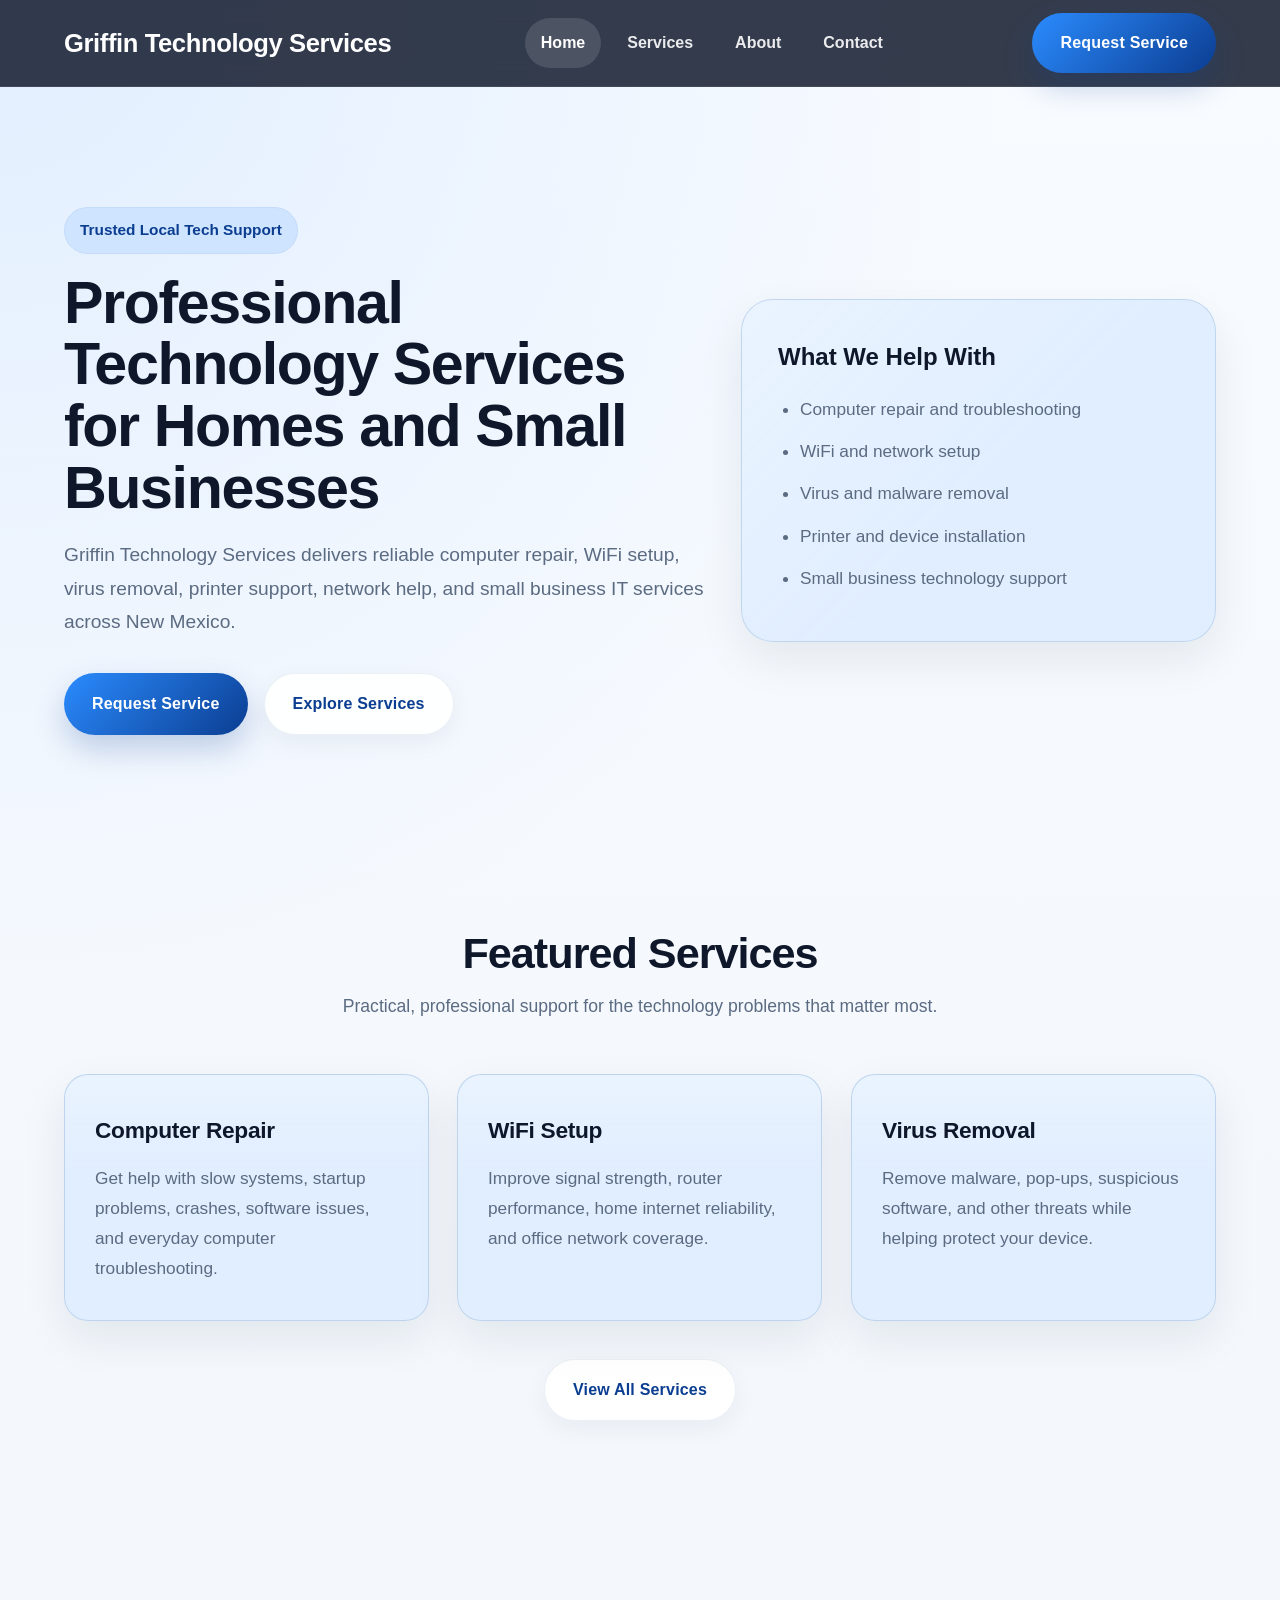
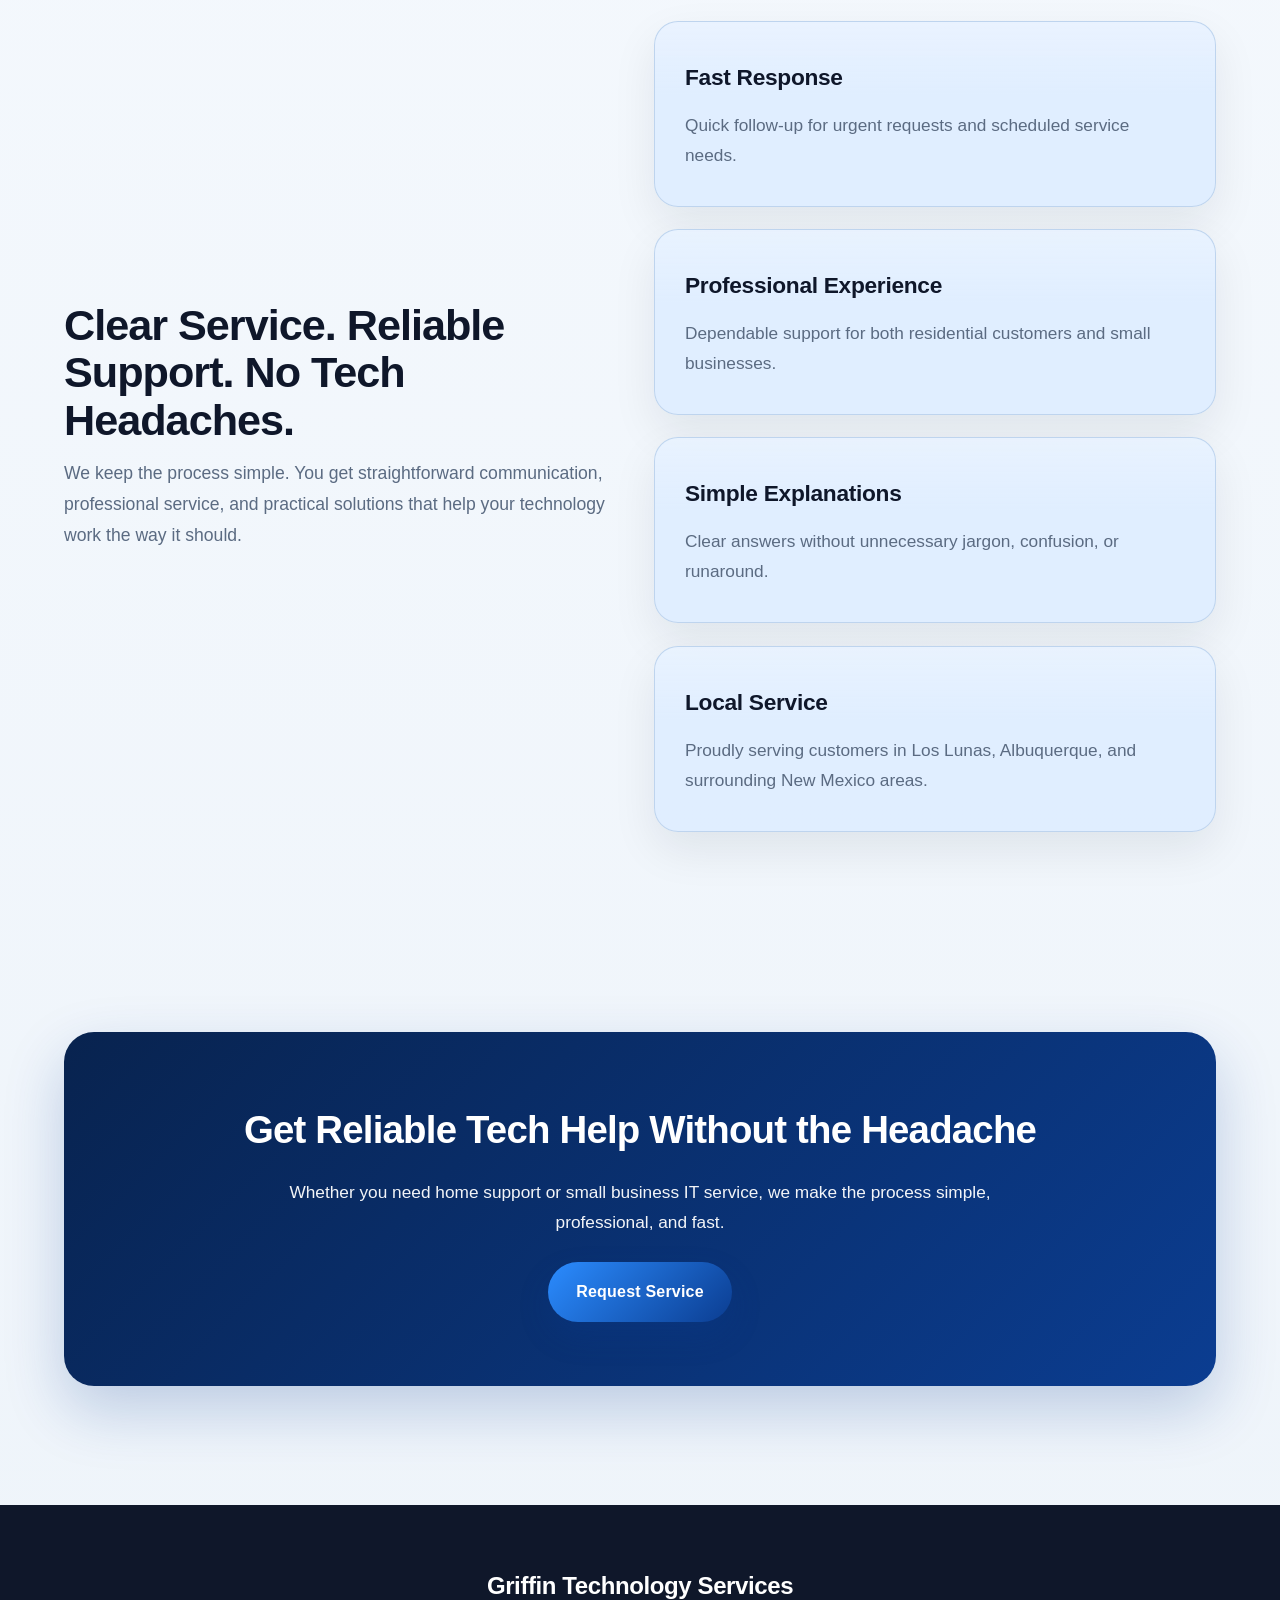
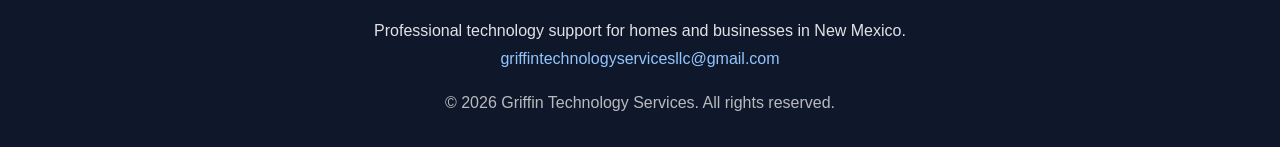
==== commit 9a5a3647: "Update index.html" ====
--- a/index.html
+++ b/index.html
@@ -3,8 +3,11 @@
 <head>
   <meta charset="UTF-8" />
   <meta name="viewport" content="width=device-width, initial-scale=1.0" />
-  <title>Griffin Technology Services</title>
-  <meta name="description" content="Professional tech support, computer repair, WiFi setup, and business IT services in New Mexico." />
+  <title>Griffin Technology Services | Professional Tech Support in New Mexico</title>
+  <meta
+    name="description"
+    content="Griffin Technology Services provides professional computer repair, WiFi setup, virus removal, printer support, and small business IT services in New Mexico."
+  />
   <link rel="stylesheet" href="style.css" />
 </head>
 <body>
@@ -24,102 +27,139 @@
     </div>
   </header>
 
-  <section class="hero clean-hero">
-    <div class="container hero-grid">
-      <div class="hero-text">
-        <span class="hero-badge">Local Tech Support in New Mexico</span>
-        <h1>Simple, Reliable Technology Help for Home and Business</h1>
-        <p>
-          Griffin Technology Services helps with computer repair, WiFi setup,
-          virus removal, printer setup, network support, and more.
-        </p>
+  <main>
+    <section class="hero clean-hero">
+      <div class="container hero-grid">
+        <div class="hero-text">
+          <span class="hero-badge">Trusted Local Tech Support</span>
+          <h1>Professional Technology Services for Homes and Small Businesses</h1>
+          <p>
+            Griffin Technology Services delivers reliable computer repair, WiFi setup,
+            virus removal, printer support, network help, and small business IT services
+            across New Mexico.
+          </p>
 
-        <div class="hero-buttons">
-          <a href="contact.html" class="button">Request Service</a>
-          <a href="services.html" class="button secondary">View Services</a>
+          <div class="hero-buttons">
+            <a href="contact.html" class="button">Request Service</a>
+            <a href="services.html" class="button secondary">Explore Services</a>
+          </div>
+        </div>
+
+        <div class="hero-card">
+          <h3>What We Help With</h3>
+          <ul>
+            <li>Computer repair and troubleshooting</li>
+            <li>WiFi and network setup</li>
+            <li>Virus and malware removal</li>
+            <li>Printer and device installation</li>
+            <li>Small business technology support</li>
+          </ul>
         </div>
       </div>
+    </section>
 
-      <div class="hero-card">
-        <h3>What We Help With</h3>
-        <ul>
-          <li>Computer repair and troubleshooting</li>
-          <li>WiFi and home network setup</li>
-          <li>Virus and malware removal</li>
-          <li>Printer and device setup</li>
-          <li>Small business IT support</li>
-        </ul>
-      </div>
-    </div>
-  </section>
-
-  <section class="quick-services">
-    <div class="container">
-      <div class="section-heading">
-        <h2>Popular Services</h2>
-        <p>Fast, practical support for the tech problems people deal with most.</p>
-      </div>
-
-      <div class="services-grid compact">
-        <div class="service-card">
-          <h3>Computer Repair</h3>
-          <p>Fix slow systems, crashes, startup issues, and general problems.</p>
+    <section class="quick-services">
+      <div class="container">
+        <div class="section-heading">
+          <h2>Featured Services</h2>
+          <p>
+            Practical, professional support for the technology problems that matter most.
+          </p>
         </div>
 
-        <div class="service-card">
-          <h3>WiFi Setup</h3>
-          <p>Improve your signal, router setup, and internet reliability.</p>
+        <div class="services-grid compact">
+          <div class="service-card">
+            <h3>Computer Repair</h3>
+            <p>
+              Get help with slow systems, startup problems, crashes, software issues,
+              and everyday computer troubleshooting.
+            </p>
+          </div>
+
+          <div class="service-card">
+            <h3>WiFi Setup</h3>
+            <p>
+              Improve signal strength, router performance, home internet reliability,
+              and office network coverage.
+            </p>
+          </div>
+
+          <div class="service-card">
+            <h3>Virus Removal</h3>
+            <p>
+              Remove malware, pop-ups, suspicious software, and other threats while
+              helping protect your device.
+            </p>
+          </div>
         </div>
 
-        <div class="service-card">
-          <h3>Virus Removal</h3>
-          <p>Remove malware, pop-ups, and suspicious programs safely.</p>
+        <div class="center-button">
+          <a href="services.html" class="button secondary">View All Services</a>
         </div>
       </div>
+    </section>
 
-      <div class="center-button">
-        <a href="services.html" class="button secondary">See All Services</a>
-      </div>
-    </div>
-  </section>
+    <section class="trust-section">
+      <div class="container trust-grid">
+        <div class="trust-text">
+          <h2>Clear Service. Reliable Support. No Tech Headaches.</h2>
+          <p>
+            We keep the process simple. You get straightforward communication,
+            professional service, and practical solutions that help your technology
+            work the way it should.
+          </p>
+        </div>
 
-  <section class="trust-section">
-    <div class="container trust-grid">
-      <div class="trust-text">
-        <h2>Professional Service Without the Confusion</h2>
-        <p>
-          We keep things straightforward. You get clear communication, honest help,
-          and dependable service for your devices and network.
-        </p>
-      </div>
+        <div class="trust-points">
+          <div class="feature-card">
+            <h3>Fast Response</h3>
+            <p>
+              Quick follow-up for urgent requests and scheduled service needs.
+            </p>
+          </div>
 
-      <div class="trust-points">
-        <div class="feature-card">
-          <h3>Fast Response</h3>
-          <p>Quick follow-up for urgent and scheduled service requests.</p>
-        </div>
-        <div class="feature-card">
-          <h3>Clear Explanations</h3>
-          <p>No unnecessary jargon — just simple answers and real solutions.</p>
+          <div class="feature-card">
+            <h3>Professional Experience</h3>
+            <p>
+              Dependable support for both residential customers and small businesses.
+            </p>
+          </div>
+
+          <div class="feature-card">
+            <h3>Simple Explanations</h3>
+            <p>
+              Clear answers without unnecessary jargon, confusion, or runaround.
+            </p>
+          </div>
+
+          <div class="feature-card">
+            <h3>Local Service</h3>
+            <p>
+              Proudly serving customers in Los Lunas, Albuquerque, and surrounding New Mexico areas.
+            </p>
+          </div>
         </div>
       </div>
-    </div>
-  </section>
+    </section>
 
-  <section class="home-cta">
-    <div class="container">
-      <div class="cta-band">
-        <h2>Need Tech Help?</h2>
-        <p>Tell us what’s going on and we’ll get back to you as soon as possible.</p>
-        <a href="contact.html" class="button">Contact Us</a>
+    <section class="home-cta">
+      <div class="container">
+        <div class="cta-band">
+          <h2>Get Reliable Tech Help Without the Headache</h2>
+          <p>
+            Whether you need home support or small business IT service, we make the process
+            simple, professional, and fast.
+          </p>
+          <a href="contact.html" class="button">Request Service</a>
+        </div>
       </div>
-    </div>
-  </section>
+    </section>
+  </main>
 
   <footer class="site-footer">
     <div class="container footer-container">
       <h3>Griffin Technology Services</h3>
-      <p>Professional tech support for homes and businesses in New Mexico.</p>
+      <p>Professional technology support for homes and businesses in New Mexico.</p>
       <p><a href="mailto:griffintechnologyservicesllc@gmail.com">griffintechnologyservicesllc@gmail.com</a></p>
       <p class="footer-copy">© 2026 Griffin Technology Services. All rights reserved.</p>
     </div>
--- a/style.css
+++ b/style.css
@@ -1,29 +1,28 @@
-/* =========================
-   Griffin Technology Services
-   Premium Website Styles
-   ========================= */
-
 :root {
   --primary: #0b3d91;
   --primary-dark: #072a63;
-  --accent: #1e90ff;
-  --accent-light: #eaf3ff;
+  --accent: #2b8cff;
+  --accent-soft: #cfe4ff;
   --dark: #0f172a;
-  --dark-2: #1e293b;
+  --dark-soft: #1e293b;
   --text: #1f2937;
-  --text-light: #64748b;
+  --text-light: #5b6b82;
   --white: #ffffff;
-  --bg: #f4f7fb;
-  --border: #dbe4f0;
-  --success: #16a34a;
-  --shadow: 0 10px 30px rgba(15, 23, 42, 0.08);
-  --shadow-hover: 0 18px 40px rgba(15, 23, 42, 0.14);
-  --radius: 18px;
-  --radius-sm: 12px;
-  --max-width: 1200px;
-}
-
-/* Reset */
+  --bg: #f3f8fe;
+  --bg-soft: #edf5ff;
+  --border: #bdd3ee;
+  --box-blue: #dcecff;
+  --box-blue-strong: #cfe4ff;
+  --shadow-sm: 0 8px 24px rgba(15, 23, 42, 0.05);
+  --shadow: 0 18px 45px rgba(15, 23, 42, 0.08);
+  --shadow-hover: 0 24px 60px rgba(15, 23, 42, 0.12);
+  --radius-sm: 16px;
+  --radius: 24px;
+  --radius-lg: 32px;
+  --max-width: 1180px;
+  --transition: all 0.28s ease;
+}
+
 * {
   margin: 0;
   padding: 0;
@@ -36,12 +35,19 @@
 
 body {
   font-family: Arial, Helvetica, sans-serif;
-  background: linear-gradient(to bottom, #f8fbff 0%, #eef4fa 100%);
+  background:
+    radial-gradient(circle at top left, rgba(207, 228, 255, 0.55), transparent 28%),
+    linear-gradient(to bottom, #f8fbff, #eef4fa);
   color: var(--text);
-  line-height: 1.6;
-}
-
-/* Containers */
+  line-height: 1.75;
+  font-size: 18px;
+}
+
+img {
+  max-width: 100%;
+  display: block;
+}
+
 .container {
   width: 90%;
   max-width: var(--max-width);
@@ -49,474 +55,29 @@
 }
 
 /* Header */
-header {
-  background: linear-gradient(135deg, var(--dark) 0%, var(--primary-dark) 60%, var(--primary) 100%);
-  color: var(--white);
-  padding: 18px 0;
-  box-shadow: 0 4px 20px rgba(0, 0, 0, 0.2);
+.site-header {
   position: sticky;
   top: 0;
   z-index: 1000;
-}
-
-header .container {
+  background: rgba(15, 23, 42, 0.84);
+  backdrop-filter: blur(14px);
+  border-bottom: 1px solid rgba(255,255,255,0.08);
+}
+
+.header-container {
+  min-height: 86px;
   display: flex;
   align-items: center;
   justify-content: space-between;
   gap: 20px;
-  flex-wrap: wrap;
-}
-
-.logo,
-header h1 {
-  font-size: 1.8rem;
+}
+
+.logo {
+  color: var(--white);
+  text-decoration: none;
+  font-size: 1.6rem;
   font-weight: 800;
-  letter-spacing: 0.5px;
-  color: var(--white);
-}
-
-/* Navigation */
-nav {
-  display: flex;
-  align-items: center;
-  gap: 10px;
-  flex-wrap: wrap;
-}
-
-nav a {
-  text-decoration: none;
-  color: rgba(255, 255, 255, 0.92);
-  font-weight: 600;
-  padding: 10px 16px;
-  border-radius: 999px;
-  transition: all 0.25s ease;
-}
-
-nav a:hover {
-  background: rgba(255, 255, 255, 0.12);
-  color: var(--white);
-}
-
-/* Hero */
-.hero {
-  background:
-    linear-gradient(rgba(10, 20, 40, 0.68), rgba(11, 61, 145, 0.7)),
-    url('https://images.unsplash.com/photo-1516321318423-f06f85e504b3?auto=format&fit=crop&w=1600&q=80') center/cover no-repeat;
-  color: var(--white);
-  padding: 110px 20px 90px;
-  text-align: center;
-}
-
-.hero .container {
-  max-width: 900px;
-}
-
-.hero h1 {
-  font-size: 3rem;
-  line-height: 1.15;
-  margin-bottom: 18px;
-  font-weight: 800;
-}
-
-.hero p {
-  font-size: 1.15rem;
-  opacity: 0.95;
-  margin-bottom: 30px;
-}
-
-/* Buttons */
-.button,
-.btn,
-button,
-input[type="submit"] {
-  display: inline-block;
-  background: linear-gradient(135deg, var(--accent) 0%, var(--primary) 100%);
-  color: var(--white);
-  border: none;
-  padding: 15px 28px;
-  border-radius: 999px;
-  font-size: 1rem;
-  font-weight: 700;
-  text-decoration: none;
-  cursor: pointer;
-  box-shadow: 0 12px 24px rgba(11, 61, 145, 0.22);
-  transition: all 0.25s ease;
-}
-
-.button:hover,
-.btn:hover,
-button:hover,
-input[type="submit"]:hover {
-  transform: translateY(-2px);
-  box-shadow: 0 18px 30px rgba(11, 61, 145, 0.3);
-  background: linear-gradient(135deg, #2498ff 0%, #0a4cb3 100%);
-}
-
-.button:active,
-.btn:active,
-button:active,
-input[type="submit"]:active {
-  transform: translateY(0);
-}
-
-/* Secondary button */
-.button.secondary,
-.btn.secondary {
-  background: var(--white);
-  color: var(--primary);
-  border: 2px solid rgba(11, 61, 145, 0.12);
-}
-
-.button.secondary:hover,
-.btn.secondary:hover {
-  background: var(--accent-light);
-}
-
-/* Sections */
-section {
-  padding: 70px 0;
-}
-
-section h2 {
-  text-align: center;
-  font-size: 2.2rem;
-  color: var(--dark);
-  margin-bottom: 14px;
-  font-weight: 800;
-}
-
-.section-subtext {
-  text-align: center;
-  color: var(--text-light);
-  max-width: 750px;
-  margin: 0 auto 40px;
-  font-size: 1.05rem;
-}
-
-/* Cards / Service grid */
-.services,
-.service-grid,
-.cards {
-  display: grid;
-  grid-template-columns: repeat(auto-fit, minmax(260px, 1fr));
-  gap: 24px;
-  margin-top: 35px;
-}
-
-.service,
-.card,
-.service-card {
-  background: var(--white);
-  padding: 28px 24px;
-  border-radius: var(--radius);
-  box-shadow: var(--shadow);
-  border: 1px solid rgba(219, 228, 240, 0.85);
-  transition: transform 0.28s ease, box-shadow 0.28s ease;
-}
-
-.service:hover,
-.card:hover,
-.service-card:hover {
-  transform: translateY(-6px);
-  box-shadow: var(--shadow-hover);
-}
-
-.service h3,
-.card h3,
-.service-card h3 {
-  color: var(--primary-dark);
-  margin-bottom: 12px;
-  font-size: 1.25rem;
-}
-
-.service p,
-.card p,
-.service-card p {
-  color: var(--text-light);
-  font-size: 0.98rem;
-}
-
-/* Contact section */
-.contact-section,
-.contact {
-  padding: 80px 0;
-}
-
-.contact-wrapper {
-  display: grid;
-  grid-template-columns: 1fr 1fr;
-  gap: 28px;
-  align-items: start;
-}
-
-.contact-info,
-.contact-card,
-form {
-  background: rgba(255, 255, 255, 0.98);
-  border-radius: 22px;
-  box-shadow: var(--shadow);
-  border: 1px solid rgba(219, 228, 240, 0.9);
-}
-
-/* Contact info block */
-.contact-info,
-.contact-card {
-  padding: 32px;
-}
-
-.contact-info h2,
-.contact-card h2 {
-  text-align: left;
-  margin-bottom: 16px;
-}
-
-.contact-info p,
-.contact-card p {
-  color: var(--text-light);
-  margin-bottom: 14px;
-  font-size: 1rem;
-}
-
-.contact-info a,
-.contact-card a {
-  color: var(--primary);
-  text-decoration: none;
-  font-weight: 600;
-}
-
-.contact-info a:hover,
-.contact-card a:hover {
-  text-decoration: underline;
-}
-
-/* Form */
-form {
-  padding: 34px;
-  display: flex;
-  flex-direction: column;
-  gap: 16px;
-}
-
-form h3 {
-  font-size: 1.2rem;
-  color: var(--primary-dark);
-  margin-top: 10px;
-  margin-bottom: 4px;
-}
-
-label {
-  font-weight: 700;
-  margin-bottom: 6px;
-  color: var(--dark);
-}
-
-input,
-select,
-textarea {
-  width: 100%;
-  padding: 15px 16px;
-  font-size: 1rem;
-  border: 1.5px solid var(--border);
-  border-radius: 14px;
-  background: #f8fbff;
-  color: var(--text);
-  transition: border-color 0.2s ease, box-shadow 0.2s ease, background 0.2s ease;
-}
-
-input:focus,
-select:focus,
-textarea:focus {
-  outline: none;
-  border-color: var(--accent);
-  background: var(--white);
-  box-shadow: 0 0 0 4px rgba(30, 144, 255, 0.12);
-}
-
-textarea {
-  min-height: 140px;
-  resize: vertical;
-}
-
-/* Optional form row helper */
-.form-row {
-  display: grid;
-  grid-template-columns: 1fr 1fr;
-  gap: 16px;
-}
-
-/* Highlight box */
-.highlight-box {
-  background: linear-gradient(135deg, var(--primary-dark), var(--primary));
-  color: var(--white);
-  border-radius: 20px;
-  padding: 30px;
-  box-shadow: var(--shadow);
-}
-
-.highlight-box h3 {
-  margin-bottom: 12px;
-  font-size: 1.4rem;
-}
-
-.highlight-box p {
-  opacity: 0.95;
-}
-
-/* Testimonials / additional sections */
-.testimonial,
-.info-box,
-.feature-box {
-  background: var(--white);
-  border-radius: var(--radius);
-  box-shadow: var(--shadow);
-  padding: 26px;
-  border: 1px solid rgba(219, 228, 240, 0.9);
-}
-
-/* Footer */
-footer {
-  background: var(--dark);
-  color: rgba(255, 255, 255, 0.88);
-  text-align: center;
-  padding: 28px 20px;
-  margin-top: 30px;
-}
-
-footer p {
-  margin: 0;
-  font-size: 0.95rem;
-}
-
-/* Utility spacing */
-.mt-1 { margin-top: 10px; }
-.mt-2 { margin-top: 20px; }
-.mt-3 { margin-top: 30px; }
-.mt-4 { margin-top: 40px; }
-
-.text-center { text-align: center; }
-
-/* Premium CTA band */
-.cta-band {
-  background: linear-gradient(135deg, var(--primary-dark), var(--primary));
-  color: var(--white);
-  padding: 55px 20px;
-  text-align: center;
-  border-radius: 24px;
-  box-shadow: var(--shadow);
-}
-
-.cta-band h2 {
-  color: var(--white);
-  margin-bottom: 12px;
-}
-
-.cta-band p {
-  max-width: 760px;
-  margin: 0 auto 22px;
-  opacity: 0.94;
-}
-
-/* Responsive */
-@media (max-width: 991px) {
-  .hero h1 {
-    font-size: 2.4rem;
-  }
-
-  .contact-wrapper {
-    grid-template-columns: 1fr;
-  }
-}
-
-@media (max-width: 768px) {
-  header .container {
-    flex-direction: column;
-    align-items: center;
-    text-align: center;
-  }
-
-  nav {
-    justify-content: center;
-  }
-
-  .hero {
-    padding: 90px 20px 70px;
-  }
-
-  .hero h1 {
-    font-size: 2rem;
-  }
-
-  .hero p {
-    font-size: 1rem;
-  }
-
-  section h2 {
-    font-size: 1.8rem;
-  }
-
-  .form-row {
-    grid-template-columns: 1fr;
-  }
-
-  form,
-  .contact-info,
-  .contact-card {
-    padding: 24px;
-  }
-
-  .button,
-  .btn,
-  button,
-  input[type="submit"] {
-    width: 100%;
-    text-align: center;
-  }
-}
-
-@media (max-width: 480px) {
-  .hero h1 {
-    font-size: 1.7rem;
-  }
-
-  .logo,
-  header h1 {
-    font-size: 1.4rem;
-  }
-
-  nav a {
-    padding: 8px 12px;
-    font-size: 0.95rem;
-  }
-
-  input,
-  select,
-  textarea {
-    padding: 14px;
-  }
-}
-.site-header {
-  background: rgba(15, 23, 42, 0.95);
-  backdrop-filter: blur(10px);
-  position: sticky;
-  top: 0;
-  z-index: 1000;
-  border-bottom: 1px solid rgba(255, 255, 255, 0.08);
-}
-
-.header-container {
-  display: flex;
-  align-items: center;
-  justify-content: space-between;
-  gap: 20px;
-  min-height: 78px;
-}
-
-.logo {
-  color: #ffffff;
-  text-decoration: none;
-  font-size: 1.35rem;
-  font-weight: 800;
-  letter-spacing: 0.3px;
+  letter-spacing: -0.4px;
 }
 
 .nav {
@@ -526,180 +87,439 @@
 }
 
 .nav a {
-  color: rgba(255, 255, 255, 0.9);
   text-decoration: none;
+  color: rgba(255,255,255,0.9);
+  padding: 11px 16px;
+  border-radius: 999px;
   font-weight: 600;
-  padding: 10px 14px;
+  font-size: 1rem;
+  transition: var(--transition);
+}
+
+.nav a:hover,
+.nav a.active {
+  background: rgba(255,255,255,0.12);
+  color: var(--white);
+}
+
+.header-cta,
+.button,
+.submit-btn {
+  display: inline-flex;
+  align-items: center;
+  justify-content: center;
+  text-decoration: none;
+  border: none;
+  cursor: pointer;
+  background: linear-gradient(135deg, var(--accent), var(--primary));
+  color: var(--white);
+  padding: 16px 28px;
   border-radius: 999px;
-  transition: all 0.25s ease;
-}
-
-.nav a:hover {
-  background: rgba(255, 255, 255, 0.12);
-  color: #ffffff;
-}
-
-.header-cta {
-  display: inline-block;
-  text-decoration: none;
-  background: linear-gradient(135deg, #1e90ff 0%, #0b3d91 100%);
-  color: #ffffff;
   font-weight: 700;
-  padding: 12px 20px;
-  border-radius: 999px;
-  box-shadow: 0 10px 24px rgba(11, 61, 145, 0.25);
-  transition: all 0.25s ease;
-}
-
-.header-cta:hover {
-  transform: translateY(-2px);
-}
-
-.hero-content {
-  max-width: 900px;
-  margin: 0 auto;
+  font-size: 1rem;
+  letter-spacing: 0.2px;
+  box-shadow: 0 14px 30px rgba(11, 61, 145, 0.22);
+  transition: var(--transition);
+}
+
+.header-cta:hover,
+.button:hover,
+.submit-btn:hover {
+  transform: translateY(-3px);
+  box-shadow: 0 18px 36px rgba(11, 61, 145, 0.3);
+}
+
+.button.secondary {
+  background: rgba(255,255,255,0.92);
+  color: var(--primary);
+  border: 1px solid rgba(11, 61, 145, 0.08);
+  box-shadow: var(--shadow-sm);
+}
+
+.button.secondary:hover {
+  background: var(--white);
+}
+
+/* Hero */
+.hero {
+  padding: 120px 0 95px;
+}
+
+.clean-hero {
+  background: transparent;
+}
+
+.hero-grid {
+  display: grid;
+  grid-template-columns: 1.15fr 0.85fr;
+  gap: 34px;
+  align-items: center;
+}
+
+.hero-text h1 {
+  font-size: 3.7rem;
+  line-height: 1.04;
+  color: var(--dark);
+  margin-bottom: 20px;
+  letter-spacing: -1.4px;
+  max-width: 760px;
+}
+
+.hero-text p {
+  font-size: 1.2rem;
+  color: var(--text-light);
+  max-width: 680px;
 }
 
 .hero-badge {
   display: inline-block;
-  margin-bottom: 20px;
-  padding: 8px 16px;
+  margin-bottom: 18px;
+  padding: 10px 16px;
   border-radius: 999px;
-  background: rgba(255, 255, 255, 0.16);
-  color: #ffffff;
+  background: var(--accent-soft);
+  color: var(--primary);
   font-weight: 700;
-  font-size: 0.9rem;
+  font-size: 0.96rem;
+  box-shadow: inset 0 0 0 1px rgba(11, 61, 145, 0.05);
 }
 
 .hero-buttons {
   display: flex;
   gap: 16px;
-  justify-content: center;
   flex-wrap: wrap;
-  margin-top: 28px;
-}
-
+  margin-top: 34px;
+}
+
+.hero-card {
+  background: rgba(220, 236, 255, 0.85);
+  border: 1px solid rgba(189, 211, 238, 0.9);
+  border-radius: var(--radius-lg);
+  padding: 36px;
+  box-shadow: var(--shadow);
+  position: relative;
+  overflow: hidden;
+}
+
+.hero-card::before {
+  content: "";
+  position: absolute;
+  inset: 0;
+  background: linear-gradient(135deg, rgba(255,255,255,0.35), transparent 55%);
+  pointer-events: none;
+}
+
+.hero-card h3 {
+  margin-bottom: 16px;
+  color: var(--dark);
+  font-size: 1.5rem;
+  position: relative;
+  z-index: 1;
+}
+
+.hero-card ul {
+  padding-left: 22px;
+  color: var(--text-light);
+  font-size: 1.08rem;
+  position: relative;
+  z-index: 1;
+}
+
+.hero-card li {
+  margin-bottom: 12px;
+}
+
+/* General section styling */
 .section-heading {
   text-align: center;
-  max-width: 760px;
-  margin: 0 auto 45px;
-}
-
-.section-heading h2 {
-  font-size: 2.3rem;
+  max-width: 780px;
+  margin: 0 auto 52px;
+}
+
+.section-heading h2,
+.page-hero h1,
+.contact-header h2,
+.about-content h2,
+.trust-text h2 {
+  color: var(--dark);
+  font-size: 2.7rem;
+  line-height: 1.1;
+  margin-bottom: 14px;
+  letter-spacing: -1px;
+}
+
+.section-heading p,
+.page-hero p,
+.contact-header .subtitle,
+.about-content p,
+.trust-text p {
+  color: var(--text-light);
+  font-size: 1.1rem;
+}
+
+.quick-services,
+.trust-section,
+.about-section,
+.contact-section,
+.services-page-section,
+.home-cta {
+  padding: 100px 0;
+}
+
+.services-grid,
+.trust-grid,
+.about-grid,
+.contact-wrapper {
+  display: grid;
+  gap: 28px;
+}
+
+.services-grid {
+  grid-template-columns: repeat(auto-fit, minmax(260px, 1fr));
+}
+
+.services-grid.compact {
+  grid-template-columns: repeat(auto-fit, minmax(280px, 1fr));
+}
+
+/* Cards */
+.service-card,
+.feature-card,
+.about-card,
+.contact-form-card {
+  background: rgba(220, 236, 255, 0.82);
+  border-radius: var(--radius);
+  padding: 36px 30px;
+  box-shadow: var(--shadow);
+  border: 1px solid rgba(189, 211, 238, 0.95);
+  transition: var(--transition);
+  position: relative;
+}
+
+.service-card::before,
+.feature-card::before,
+.about-card::before,
+.contact-form-card::before {
+  content: "";
+  position: absolute;
+  inset: 0;
+  border-radius: inherit;
+  background: linear-gradient(180deg, rgba(255,255,255,0.3), transparent 40%);
+  pointer-events: none;
+}
+
+.service-card:hover,
+.feature-card:hover,
+.about-card:hover,
+.hero-card:hover {
+  transform: translateY(-7px);
+  box-shadow: var(--shadow-hover);
+  background: rgba(207, 228, 255, 0.95);
+}
+
+.service-card h3,
+.feature-card h3,
+.about-card h3 {
+  color: var(--dark);
   margin-bottom: 12px;
-}
-
-.section-heading p {
-  color: #64748b;
-  font-size: 1.05rem;
-}
-
-.services-section,
-.why-section,
-.about-section {
-  padding: 90px 20px;
-}
-
-.services-grid,
-.features-grid {
+  font-size: 1.42rem;
+  letter-spacing: -0.3px;
+  position: relative;
+  z-index: 1;
+}
+
+.service-card p,
+.feature-card p,
+.about-card li {
+  color: var(--text-light);
+  font-size: 1.08rem;
+  position: relative;
+  z-index: 1;
+}
+
+.center-button {
+  text-align: center;
+  margin-top: 38px;
+}
+
+.trust-grid {
+  grid-template-columns: 1fr 1fr;
+  align-items: center;
+}
+
+.trust-points {
   display: grid;
-  grid-template-columns: repeat(auto-fit, minmax(240px, 1fr));
-  gap: 24px;
-}
-
-.service-card,
-.feature-card {
-  background: #ffffff;
-  padding: 28px 24px;
-  border-radius: 22px;
-  box-shadow: 0 14px 35px rgba(15, 23, 42, 0.08);
-  border: 1px solid rgba(219, 228, 240, 0.85);
-  transition: all 0.25s ease;
-}
-
-.service-card:hover,
-.feature-card:hover {
-  transform: translateY(-6px);
-  box-shadow: 0 20px 45px rgba(15, 23, 42, 0.12);
-}
-
-.service-icon {
-  font-size: 2rem;
-  margin-bottom: 16px;
-}
-
-.service-card h3,
-.feature-card h3 {
-  color: #0f172a;
-  margin-bottom: 12px;
-  font-size: 1.2rem;
-}
-
-.service-card p,
-.feature-card p {
-  color: #64748b;
-}
-
-.cta-section {
-  padding: 20px 20px 90px;
-}
-
+  gap: 22px;
+}
+
+/* CTA band */
+.cta-band {
+  background: linear-gradient(135deg, #08234f, #0b3d91);
+  color: var(--white);
+  text-align: center;
+  padding: 64px 30px;
+  border-radius: 30px;
+  box-shadow: 0 24px 60px rgba(11, 61, 145, 0.22);
+}
+
+.cta-band h2 {
+  margin-bottom: 14px;
+  font-size: 2.4rem;
+  letter-spacing: -0.8px;
+}
+
+.cta-band p {
+  max-width: 720px;
+  margin: 0 auto 24px;
+  opacity: 0.95;
+  font-size: 1.08rem;
+}
+
+/* About */
 .about-grid {
-  display: grid;
   grid-template-columns: 1.1fr 0.9fr;
-  gap: 30px;
   align-items: start;
 }
 
-.section-tag {
-  display: inline-block;
-  margin-bottom: 14px;
-  padding: 7px 14px;
-  border-radius: 999px;
-  background: #eaf3ff;
-  color: #0b3d91;
-  font-weight: 700;
-  font-size: 0.9rem;
-}
-
-.about-content h2 {
-  font-size: 2.2rem;
-  margin-bottom: 18px;
-  color: #0f172a;
-}
-
-.about-content p {
-  color: #64748b;
-  margin-bottom: 16px;
-}
-
-.about-card {
-  background: #ffffff;
-  padding: 30px;
-  border-radius: 22px;
-  box-shadow: 0 14px 35px rgba(15, 23, 42, 0.08);
-  border: 1px solid rgba(219, 228, 240, 0.85);
-}
-
-.about-card h3 {
-  margin-bottom: 18px;
-  color: #0f172a;
-}
-
 .about-card ul {
-  padding-left: 20px;
-  color: #64748b;
+  padding-left: 22px;
 }
 
 .about-card li {
   margin-bottom: 12px;
 }
 
+/* Page hero */
+.page-hero {
+  padding: 90px 0 40px;
+  text-align: center;
+}
+
+/* Contact */
+.contact-wrapper {
+  grid-template-columns: 1fr 1.15fr;
+  align-items: start;
+}
+
+.contact-info-card {
+  background: linear-gradient(135deg, var(--primary-dark), var(--primary));
+  color: var(--white);
+  padding: 38px;
+  border-radius: 28px;
+  box-shadow: 0 22px 50px rgba(15, 23, 42, 0.2);
+  position: relative;
+  overflow: hidden;
+}
+
+.contact-info-card::before {
+  content: "";
+  position: absolute;
+  inset: 0;
+  background: linear-gradient(135deg, rgba(255,255,255,0.14), transparent 55%);
+  pointer-events: none;
+}
+
+.contact-badge {
+  display: inline-block;
+  margin-bottom: 16px;
+  padding: 8px 14px;
+  border-radius: 999px;
+  background: rgba(255,255,255,0.16);
+  font-size: 0.92rem;
+  font-weight: 700;
+  position: relative;
+  z-index: 1;
+}
+
+.contact-info-card h3 {
+  font-size: 2rem;
+  margin-bottom: 14px;
+  position: relative;
+  z-index: 1;
+}
+
+.contact-info-card p,
+.info-item p,
+.info-item a {
+  color: rgba(255,255,255,0.94);
+  font-size: 1.05rem;
+  position: relative;
+  z-index: 1;
+}
+
+.contact-info-list {
+  display: grid;
+  gap: 16px;
+  margin-top: 24px;
+  position: relative;
+  z-index: 1;
+}
+
+.info-item {
+  background: rgba(255,255,255,0.1);
+  padding: 18px;
+  border-radius: 16px;
+  border: 1px solid rgba(255,255,255,0.08);
+}
+
+.contact-form-card form {
+  display: flex;
+  flex-direction: column;
+  gap: 20px;
+  position: relative;
+  z-index: 1;
+}
+
+.form-row {
+  display: grid;
+  grid-template-columns: 1fr 1fr;
+  gap: 18px;
+}
+
+.form-group {
+  display: flex;
+  flex-direction: column;
+}
+
+.form-group label {
+  margin-bottom: 8px;
+  font-weight: 700;
+  color: var(--dark);
+  font-size: 1rem;
+}
+
+.contact-form-card input,
+.contact-form-card select,
+.contact-form-card textarea {
+  width: 100%;
+  padding: 16px 17px;
+  border-radius: 16px;
+  border: 1.5px solid rgba(189, 211, 238, 0.95);
+  background: rgba(255,255,255,0.72);
+  font-size: 1rem;
+  color: var(--text);
+  transition: var(--transition);
+}
+
+.contact-form-card input:focus,
+.contact-form-card select:focus,
+.contact-form-card textarea:focus {
+  outline: none;
+  border-color: var(--accent);
+  background: var(--white);
+  box-shadow: 0 0 0 5px rgba(30, 144, 255, 0.12);
+}
+
+.contact-form-card textarea {
+  min-height: 150px;
+  resize: vertical;
+}
+
+/* Footer */
 .site-footer {
-  background: #0f172a;
-  color: rgba(255, 255, 255, 0.88);
-  padding: 50px 20px 30px;
+  background: var(--dark);
+  color: rgba(255,255,255,0.88);
+  padding: 60px 0 30px;
+  margin-top: 20px;
 }
 
 .footer-container {
@@ -707,12 +527,15 @@
 }
 
 .site-footer h3 {
-  color: #ffffff;
+  color: var(--white);
   margin-bottom: 10px;
-}
-
-.site-footer p {
-  margin-bottom: 10px;
+  font-size: 1.5rem;
+  letter-spacing: -0.4px;
+}
+
+.site-footer p,
+.site-footer a {
+  font-size: 1rem;
 }
 
 .site-footer a {
@@ -726,31 +549,74 @@
 
 .footer-copy {
   margin-top: 16px;
-  font-size: 0.92rem;
+  font-size: 0.95rem;
   opacity: 0.8;
 }
 
+/* Premium details */
+.service-card,
+.feature-card,
+.about-card,
+.hero-card,
+.contact-form-card,
+.contact-info-card,
+.cta-band {
+  will-change: transform;
+}
+
+/* Responsive */
 @media (max-width: 980px) {
+  .hero-grid,
+  .trust-grid,
+  .about-grid,
+  .contact-wrapper {
+    grid-template-columns: 1fr;
+  }
+
   .header-container {
     flex-wrap: wrap;
     justify-content: center;
-    padding: 12px 0;
-  }
-
-  .about-grid {
+    padding: 14px 0;
+  }
+
+  .hero {
+    padding-top: 95px;
+  }
+
+  .hero-text h1 {
+    font-size: 3rem;
+  }
+}
+
+@media (max-width: 768px) {
+  body {
+    font-size: 17px;
+  }
+
+  .nav {
+    flex-wrap: wrap;
+    justify-content: center;
+  }
+
+  .hero {
+    padding: 80px 0 70px;
+  }
+
+  .hero-text h1 {
+    font-size: 2.4rem;
+  }
+
+  .section-heading h2,
+  .page-hero h1,
+  .contact-header h2,
+  .about-content h2,
+  .trust-text h2,
+  .cta-band h2 {
+    font-size: 2.1rem;
+  }
+
+  .form-row {
     grid-template-columns: 1fr;
-  }
-}
-
-@media (max-width: 768px) {
-  .nav {
-    justify-content: center;
-    flex-wrap: wrap;
-  }
-
-  .hero-buttons {
-    flex-direction: column;
-    align-items: center;
   }
 
   .header-cta {
@@ -758,8 +624,12 @@
     text-align: center;
   }
 
-  .section-heading h2,
-  .about-content h2 {
-    font-size: 1.9rem;
-  }
-}
+  .hero-card,
+  .service-card,
+  .feature-card,
+  .about-card,
+  .contact-form-card,
+  .contact-info-card {
+    padding: 28px 22px;
+  }
+}
